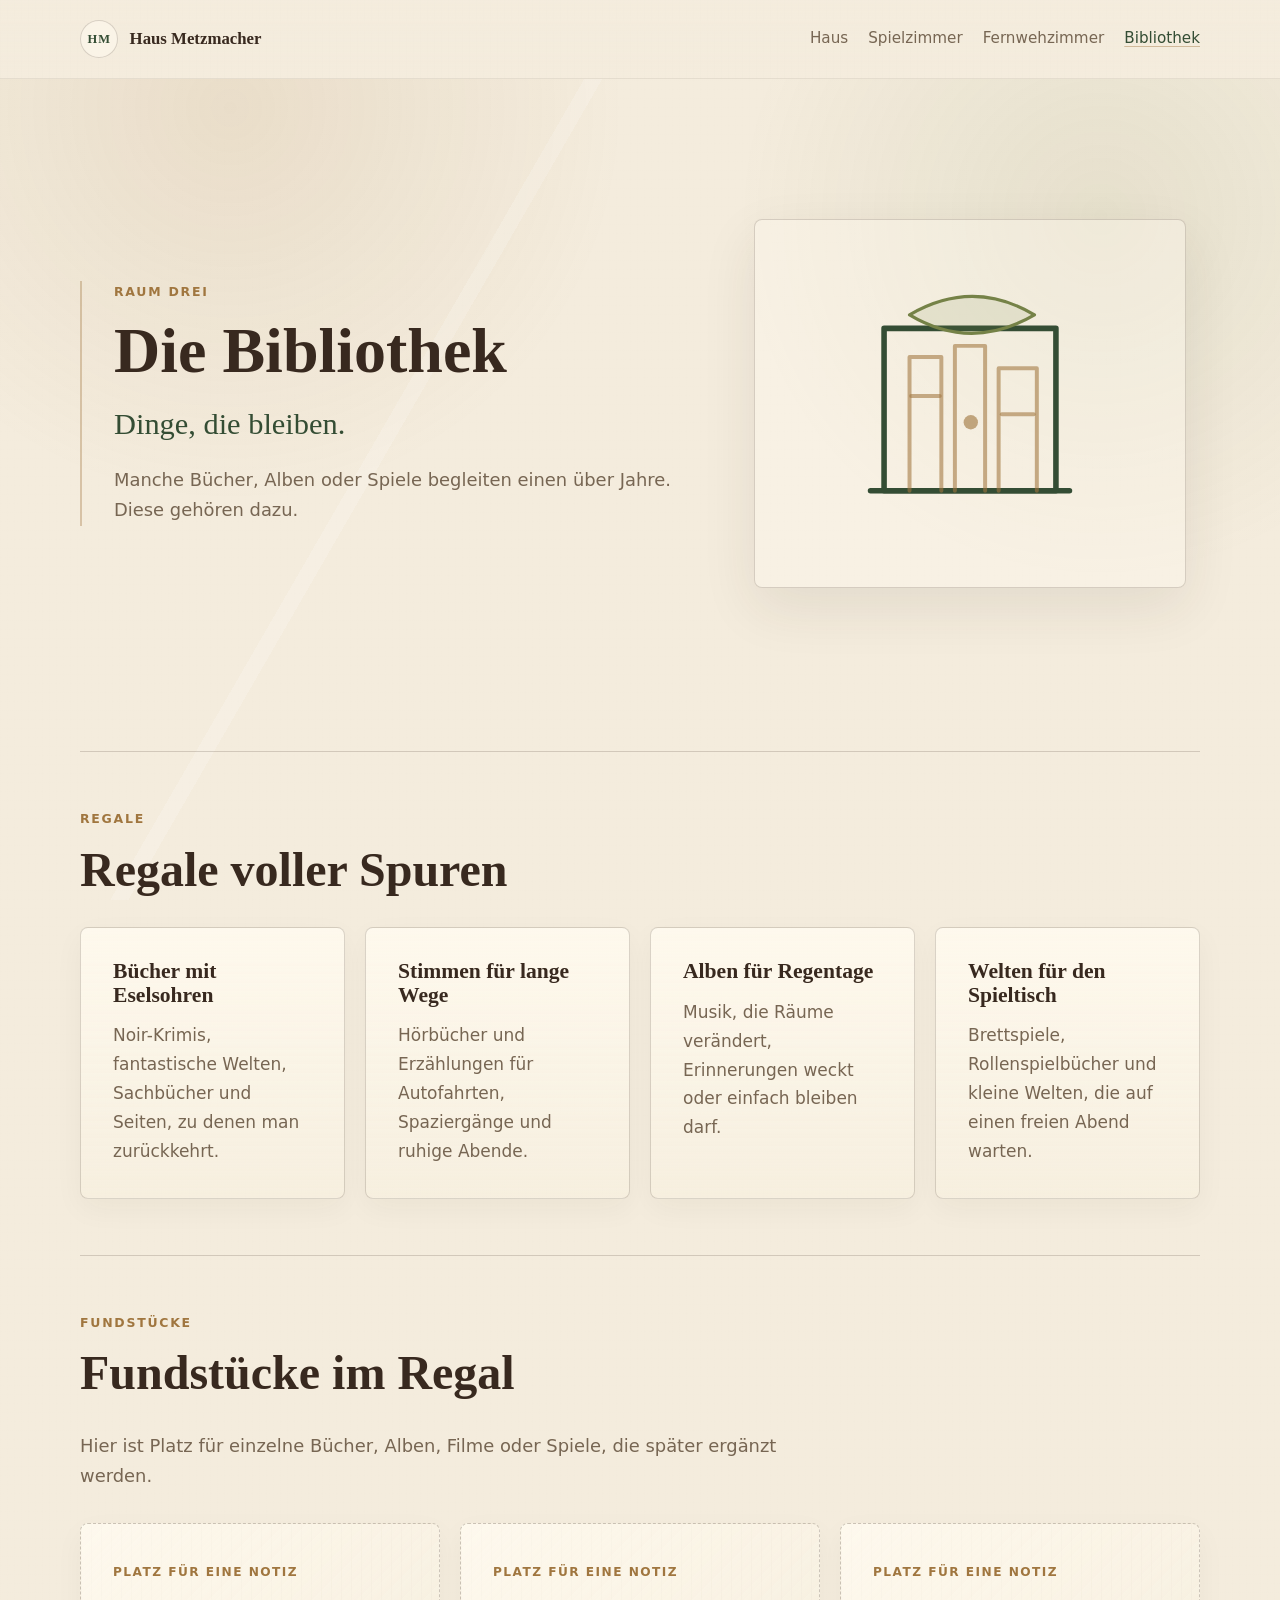
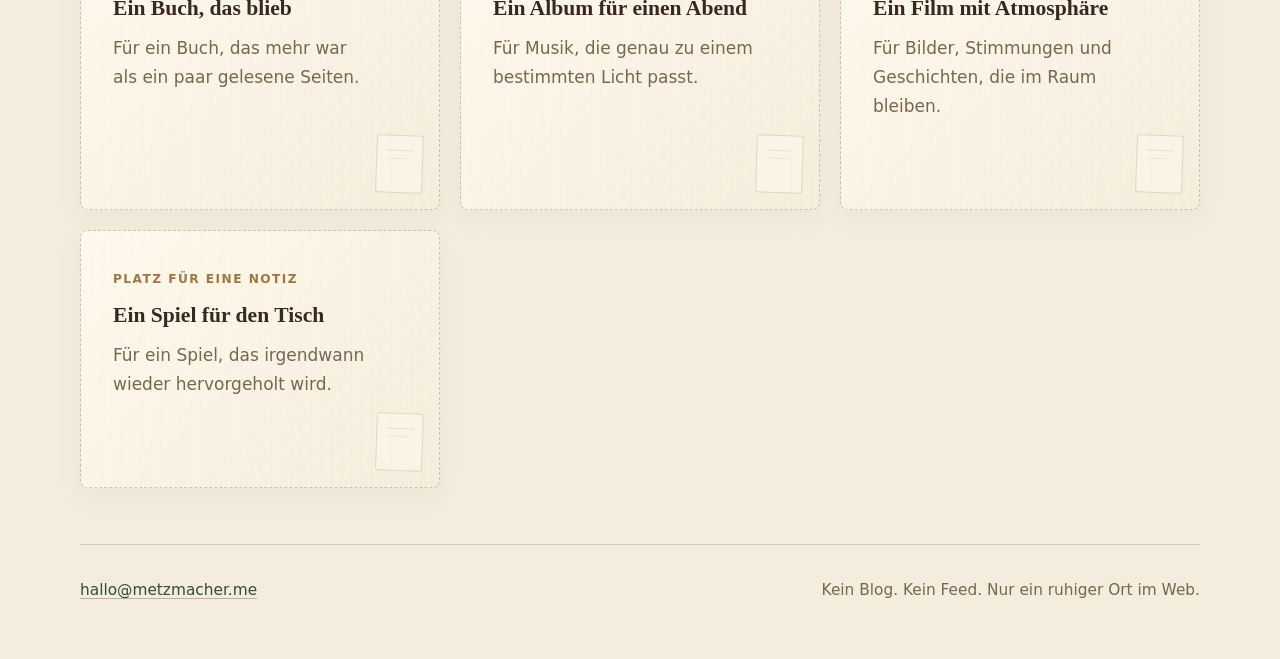
==== bibliothek/index.html @ ea8b7ede "Initial Commit" ====
<!doctype html>
<html lang="de">
  <head>
    <meta charset="utf-8">
    <meta name="viewport" content="width=device-width, initial-scale=1">
    <meta
      name="description"
      content="Die Bibliothek im Haus Metzmacher: Bücher, Hörbücher, Musik, Spiele und Dinge, die bleiben."
    >
    <title>Die Bibliothek | Das Haus Metzmacher</title>
    <link
      rel="icon"
      href="data:image/svg+xml,%3Csvg xmlns='http://www.w3.org/2000/svg' viewBox='0 0 64 64'%3E%3Crect width='64' height='64' rx='12' fill='%23f4ecdd'/%3E%3Cpath d='M14 31 32 16l18 15v19H14z' fill='none' stroke='%23344d34' stroke-width='5' stroke-linejoin='round'/%3E%3Cpath d='M25 50V36h14v14' fill='none' stroke='%23a0763f' stroke-width='4'/%3E%3C/svg%3E"
    >
    <link rel="stylesheet" href="/styles.css">
  </head>
  <body>
    <a class="skip-link" href="#inhalt">Zum Inhalt springen</a>

    <header class="site-header" aria-label="Kopfbereich">
      <nav class="nav" aria-label="Wegweiser im Haus">
        <a class="brand" href="/" aria-label="Zur Eingangshalle">
          <span class="brand-mark" aria-hidden="true">HM</span>
          <span>Haus Metzmacher</span>
        </a>
        <ul class="nav-list">
          <li><a href="/">Haus</a></li>
          <li><a href="/spielzimmer/">Spielzimmer</a></li>
          <li><a href="/fernwehzimmer/">Fernwehzimmer</a></li>
          <li><a href="/bibliothek/" aria-current="page">Bibliothek</a></li>
        </ul>
      </nav>
    </header>

    <main id="inhalt">
      <section class="hero room-hero section" aria-labelledby="room-title">
        <div class="hero-copy">
          <p class="eyebrow">Raum drei</p>
          <h1 id="room-title">Die Bibliothek</h1>
          <p class="subtitle">Dinge, die bleiben.</p>
          <p>
            Manche Bücher, Alben oder Spiele begleiten einen über Jahre. Diese gehören
            dazu.
          </p>
        </div>

        <div class="hero-illustration" aria-hidden="true">
          <svg viewBox="0 0 460 380" focusable="false">
            <path class="svg-line" d="M105 300h250" />
            <path class="svg-line" d="M122 96h216v204H122z" />
            <path class="svg-soft" d="M154 300V132h40v168" />
            <path class="svg-soft" d="M211 300V118h38v182" />
            <path class="svg-soft" d="M266 300V146h48v154" />
            <path class="svg-soft" d="M156 181h36" />
            <path class="svg-soft" d="M270 204h40" />
            <circle class="svg-dot" cx="231" cy="214" r="9" />
            <path class="svg-leaf" d="M154 79c53-31 105-31 157 0-53 31-105 31-157 0z" />
          </svg>
        </div>
      </section>

      <section class="section room-content" aria-labelledby="library-title">
        <div class="section-heading">
          <p class="eyebrow">Regale</p>
          <h2 id="library-title">Regale voller Spuren</h2>
        </div>
        <div class="collection-grid library-grid">
          <article class="collection-card">
            <h3>Bücher mit Eselsohren</h3>
            <p>Noir-Krimis, fantastische Welten, Sachbücher und Seiten, zu denen man zurückkehrt.</p>
          </article>
          <article class="collection-card">
            <h3>Stimmen für lange Wege</h3>
            <p>Hörbücher und Erzählungen für Autofahrten, Spaziergänge und ruhige Abende.</p>
          </article>
          <article class="collection-card">
            <h3>Alben für Regentage</h3>
            <p>Musik, die Räume verändert, Erinnerungen weckt oder einfach bleiben darf.</p>
          </article>
          <article class="collection-card">
            <h3>Welten für den Spieltisch</h3>
            <p>Brettspiele, Rollenspielbücher und kleine Welten, die auf einen freien Abend warten.</p>
          </article>
        </div>
      </section>

      <section class="section room-content" aria-labelledby="finds-title">
        <div class="section-heading">
          <p class="eyebrow">Fundstücke</p>
          <h2 id="finds-title">Fundstücke im Regal</h2>
        </div>
        <p class="quiet-copy">
          Hier ist Platz für einzelne Bücher, Alben, Filme oder Spiele, die später
          ergänzt werden.
        </p>
        <div class="placeholder-grid">
          <article class="placeholder-card">
            <span>Platz für eine Notiz</span>
            <h3>Ein Buch, das blieb</h3>
            <p>Für ein Buch, das mehr war als ein paar gelesene Seiten.</p>
          </article>
          <article class="placeholder-card">
            <span>Platz für eine Notiz</span>
            <h3>Ein Album für einen Abend</h3>
            <p>Für Musik, die genau zu einem bestimmten Licht passt.</p>
          </article>
          <article class="placeholder-card">
            <span>Platz für eine Notiz</span>
            <h3>Ein Film mit Atmosphäre</h3>
            <p>Für Bilder, Stimmungen und Geschichten, die im Raum bleiben.</p>
          </article>
          <article class="placeholder-card">
            <span>Platz für eine Notiz</span>
            <h3>Ein Spiel für den Tisch</h3>
            <p>Für ein Spiel, das irgendwann wieder hervorgeholt wird.</p>
          </article>
        </div>
      </section>
    </main>

    <footer class="site-footer">
      <p><a href="mailto:hallo@metzmacher.me">hallo@metzmacher.me</a></p>
      <p>Kein Blog. Kein Feed. Nur ein ruhiger Ort im Web.</p>
    </footer>
  </body>
</html>
---- styles.css ----
:root {
  --color-paper: #f4ecdd;
  --color-paper-deep: #eadfc9;
  --color-ink: #38291f;
  --color-muted: #776653;
  --color-olive: #758247;
  --color-green: #344d34;
  --color-bronze: #a0763f;
  --color-line: rgba(56, 41, 31, 0.18);
  --color-card: rgba(255, 250, 239, 0.66);
  --font-serif: Georgia, "Times New Roman", serif;
  --font-sans: ui-sans-serif, system-ui, -apple-system, BlinkMacSystemFont, "Segoe UI", sans-serif;
  --space-xs: 0.5rem;
  --space-sm: 0.875rem;
  --space-md: 1.25rem;
  --space-lg: 2rem;
  --space-xl: 3.5rem;
  --space-2xl: 5.5rem;
  --radius: 8px;
  --shadow-soft: 0 20px 55px rgba(56, 41, 31, 0.09);
  --max-width: 1120px;
}

* {
  box-sizing: border-box;
}

html {
  scroll-behavior: smooth;
  scroll-padding-top: 6rem;
}

body {
  min-width: 320px;
  margin: 0;
  color: var(--color-ink);
  font-family: var(--font-sans);
  font-size: 1.0625rem;
  line-height: 1.7;
  background:
    linear-gradient(rgba(244, 236, 221, 0.92), rgba(244, 236, 221, 0.92)),
    repeating-linear-gradient(90deg, rgba(56, 41, 31, 0.03) 0 1px, transparent 1px 7px),
    repeating-linear-gradient(0deg, rgba(56, 41, 31, 0.025) 0 1px, transparent 1px 9px),
    var(--color-paper);
}

body::before {
  position: fixed;
  inset: 0;
  z-index: -1;
  pointer-events: none;
  content: "";
  background:
    radial-gradient(circle at 18% 12%, rgba(160, 118, 63, 0.12), transparent 30%),
    radial-gradient(circle at 86% 24%, rgba(117, 130, 71, 0.11), transparent 28%),
    linear-gradient(120deg, transparent 0 35%, rgba(255, 255, 255, 0.18) 35% 36%, transparent 36% 100%);
}

a {
  color: var(--color-green);
  text-decoration-color: rgba(52, 77, 52, 0.35);
  text-underline-offset: 0.18em;
}

a:hover {
  color: var(--color-bronze);
}

a:focus-visible,
button:focus-visible {
  outline: 3px solid rgba(160, 118, 63, 0.55);
  outline-offset: 4px;
}

h1,
h2,
h3,
p {
  margin-top: 0;
}

h1,
h2,
h3 {
  color: var(--color-ink);
  font-family: var(--font-serif);
  font-weight: 700;
  line-height: 1.08;
}

h1 {
  max-width: 12ch;
  margin-bottom: var(--space-md);
  font-size: 5.2rem;
}

h2 {
  margin-bottom: var(--space-md);
  font-size: 3rem;
}

h3 {
  margin-bottom: var(--space-sm);
  font-size: 1.35rem;
}

p {
  margin-bottom: 0;
}

svg {
  display: block;
}

.skip-link {
  position: absolute;
  top: var(--space-sm);
  left: var(--space-sm);
  z-index: 10;
  padding: var(--space-xs) var(--space-sm);
  color: var(--color-paper);
  background: var(--color-green);
  transform: translateY(-160%);
}

.skip-link:focus {
  transform: translateY(0);
}

.site-header {
  position: sticky;
  top: 0;
  z-index: 5;
  padding: var(--space-md);
  border-bottom: 1px solid rgba(56, 41, 31, 0.08);
  background:
    linear-gradient(rgba(244, 236, 221, 0.9), rgba(244, 236, 221, 0.78)),
    repeating-linear-gradient(90deg, rgba(56, 41, 31, 0.026) 0 1px, transparent 1px 7px),
    var(--color-paper);
  backdrop-filter: blur(12px);
}

.nav {
  display: flex;
  align-items: center;
  justify-content: space-between;
  width: min(100%, var(--max-width));
  margin: 0 auto;
  gap: var(--space-md);
}

.brand {
  display: inline-flex;
  align-items: center;
  gap: 0.7rem;
  color: var(--color-ink);
  font-family: var(--font-serif);
  font-size: 1.05rem;
  font-weight: 700;
  text-decoration: none;
}

.brand-mark {
  display: grid;
  width: 2.4rem;
  height: 2.4rem;
  place-items: center;
  border: 1px solid var(--color-line);
  border-radius: 50%;
  color: var(--color-green);
  font-size: 0.78rem;
  letter-spacing: 0.08em;
  background: rgba(255, 250, 239, 0.56);
}

.nav-list {
  display: flex;
  flex-wrap: wrap;
  justify-content: flex-end;
  gap: var(--space-xs) var(--space-md);
  margin: 0;
  padding: 0;
  list-style: none;
  font-size: 0.95rem;
}

.nav-list a {
  color: var(--color-muted);
  text-decoration: none;
}

.nav-list a:hover,
.nav-list a[aria-current="page"] {
  color: var(--color-green);
}

.nav-list a[aria-current="page"] {
  text-decoration: underline;
  text-decoration-color: rgba(160, 118, 63, 0.42);
}

.section {
  width: min(calc(100% - 2rem), var(--max-width));
  margin: 0 auto;
  padding: var(--space-xl) 0;
}

.hero {
  display: grid;
  grid-template-columns: minmax(0, 1.05fr) minmax(280px, 0.8fr);
  align-items: center;
  gap: var(--space-xl);
  min-height: calc(100svh - 5rem);
  padding-top: var(--space-lg);
}

.room-hero {
  min-height: min(42rem, calc(100svh - 5rem));
}

.room-hero h1 {
  max-width: 100%;
  font-size: 4rem;
}

.hero-copy {
  position: relative;
  padding-left: var(--space-lg);
  border-left: 2px solid rgba(160, 118, 63, 0.35);
}

.hero-copy > p:not(.eyebrow, .subtitle, .hero-note) {
  max-width: 42rem;
  color: var(--color-muted);
  font-size: 1.12rem;
}

.hero-note {
  margin-top: var(--space-md);
  color: var(--color-bronze);
  font-family: var(--font-serif);
  font-size: 1.15rem;
}

.scroll-cue {
  display: inline-flex;
  align-items: center;
  gap: 0.55rem;
  margin-top: var(--space-lg);
  color: var(--color-green);
  font-size: 0.95rem;
  font-weight: 700;
  text-decoration: none;
}

.scroll-cue span {
  display: grid;
  width: 1.8rem;
  height: 1.8rem;
  place-items: center;
  border: 1px solid rgba(52, 77, 52, 0.28);
  border-radius: 50%;
  color: var(--color-bronze);
  font-size: 1.1rem;
  line-height: 1;
  background: rgba(255, 250, 239, 0.42);
}

.scroll-cue:hover span {
  border-color: rgba(160, 118, 63, 0.5);
}

.eyebrow {
  margin-bottom: var(--space-sm);
  color: var(--color-bronze);
  font-size: 0.78rem;
  font-weight: 700;
  letter-spacing: 0.14em;
  text-transform: uppercase;
}

.subtitle {
  max-width: 36rem;
  margin-bottom: var(--space-md);
  color: var(--color-green);
  font-family: var(--font-serif);
  font-size: 1.9rem;
  line-height: 1.3;
}

.hero-illustration {
  width: min(100%, 27rem);
  margin-inline: auto;
  padding: clamp(1rem, 4vw, 2rem);
  border: 1px solid var(--color-line);
  border-radius: var(--radius);
  background: rgba(255, 250, 239, 0.38);
  box-shadow: var(--shadow-soft);
}

.hero-illustration svg {
  width: 100%;
  height: auto;
}

.svg-line,
.svg-soft,
.svg-leaf,
.room-icon svg *,
.values-illustration svg * {
  fill: none;
  stroke-linecap: round;
  stroke-linejoin: round;
}

.svg-line {
  stroke: var(--color-green);
  stroke-width: 7;
}

.svg-soft {
  stroke: rgba(160, 118, 63, 0.58);
  stroke-width: 5;
}

.svg-leaf {
  fill: rgba(117, 130, 71, 0.13);
  stroke: var(--color-olive);
  stroke-width: 4;
}

.svg-dot {
  fill: rgba(160, 118, 63, 0.62);
}

.section-heading {
  max-width: 42rem;
  margin-bottom: var(--space-lg);
}

.house-intro {
  display: grid;
  grid-template-columns: minmax(0, 0.75fr) minmax(280px, 1fr);
  align-items: start;
  gap: var(--space-xl);
  border-top: 1px solid var(--color-line);
}

.intro-text {
  display: grid;
  gap: var(--space-sm);
  max-width: 42rem;
  color: var(--color-muted);
  font-family: var(--font-serif);
  font-size: 1.35rem;
  line-height: 1.5;
}

.rooms {
  border-top: 1px solid var(--color-line);
}

.room-grid {
  display: grid;
  grid-template-columns: repeat(3, minmax(0, 1fr));
  gap: var(--space-md);
}

.room-card {
  position: relative;
  overflow: hidden;
  min-height: 17rem;
  border: 1px solid var(--color-line);
  border-radius: var(--radius);
  background:
    linear-gradient(180deg, rgba(255, 250, 239, 0.7), rgba(234, 223, 201, 0.38)),
    var(--color-card);
  box-shadow: 0 10px 30px rgba(56, 41, 31, 0.06);
}

.room-link {
  position: relative;
  z-index: 1;
  display: flex;
  min-height: 17rem;
  flex-direction: column;
  padding: var(--space-lg);
  color: inherit;
  text-decoration: none;
}

.room-link:focus-visible {
  outline-offset: -6px;
}

.room-card::before {
  position: absolute;
  inset: var(--space-md);
  pointer-events: none;
  content: "";
  border: 1px solid rgba(56, 41, 31, 0.12);
  border-radius: calc(var(--radius) - 2px);
}

.room-card::after {
  position: absolute;
  right: var(--space-lg);
  bottom: var(--space-lg);
  width: 0.55rem;
  height: 0.55rem;
  content: "";
  border: 1px solid rgba(160, 118, 63, 0.5);
  border-radius: 50%;
  background: rgba(160, 118, 63, 0.16);
}

.room-card p {
  color: var(--color-muted);
}

.room-kicker {
  margin-bottom: var(--space-xs);
  color: var(--color-bronze);
  font-family: var(--font-serif);
  font-size: 0.98rem;
  line-height: 1.35;
}

.room-icon {
  width: 3.3rem;
  height: 3.3rem;
  margin-bottom: var(--space-md);
  color: var(--color-green);
}

.room-icon svg {
  width: 100%;
  height: 100%;
}

.room-icon svg * {
  stroke: currentColor;
  stroke-width: 2.2;
}

.room-enter {
  display: inline-flex;
  align-items: center;
  gap: 0.4rem;
  margin-top: auto;
  padding-top: var(--space-lg);
  color: var(--color-green);
  font-size: 0.92rem;
  font-weight: 700;
}

.now-section {
  display: grid;
  grid-template-columns: minmax(0, 0.75fr) minmax(280px, 1fr);
  align-items: start;
  gap: var(--space-xl);
  border-top: 1px solid var(--color-line);
}

.now-list {
  display: grid;
  gap: 0;
  margin: 0;
  padding: 0;
  border-top: 1px solid var(--color-line);
  list-style: none;
}

.now-list li {
  padding: var(--space-md) 0;
  border-bottom: 1px solid var(--color-line);
  color: var(--color-muted);
}

.now-list strong {
  color: var(--color-green);
}

.room-content {
  border-top: 1px solid var(--color-line);
}

.quiet-list {
  display: grid;
  grid-template-columns: repeat(3, minmax(0, 1fr));
  gap: var(--space-md);
  margin: 0;
  padding: 0;
  list-style: none;
}

.quiet-list li,
.collection-card {
  border: 1px solid var(--color-line);
  border-radius: var(--radius);
  background:
    linear-gradient(180deg, rgba(255, 250, 239, 0.68), rgba(234, 223, 201, 0.3)),
    var(--color-card);
  box-shadow: 0 10px 30px rgba(56, 41, 31, 0.045);
}

.quiet-list li {
  padding: var(--space-md) var(--space-lg);
  color: var(--color-green);
  font-family: var(--font-serif);
  font-size: 1.3rem;
}

.collection-grid {
  display: grid;
  grid-template-columns: repeat(3, minmax(0, 1fr));
  gap: var(--space-md);
}

.library-grid {
  grid-template-columns: repeat(4, minmax(0, 1fr));
}

.collection-card {
  padding: var(--space-lg);
}

.collection-card h3,
.placeholder-card h3 {
  position: relative;
  z-index: 1;
}

.collection-card p,
.quiet-copy,
.placeholder-card p {
  color: var(--color-muted);
}

.quiet-copy {
  max-width: 46rem;
  font-size: 1.12rem;
}

.placeholder-grid {
  display: grid;
  grid-template-columns: repeat(3, minmax(0, 1fr));
  gap: var(--space-md);
  margin-top: var(--space-lg);
}

.placeholder-card {
  position: relative;
  overflow: hidden;
  min-height: 12rem;
  padding: var(--space-lg) calc(var(--space-lg) + 2rem) calc(var(--space-lg) + 3.5rem) var(--space-lg);
  border: 1px dashed rgba(56, 41, 31, 0.24);
  border-radius: var(--radius);
  background:
    linear-gradient(135deg, rgba(255, 250, 239, 0.72), rgba(234, 223, 201, 0.38)),
    repeating-linear-gradient(90deg, rgba(56, 41, 31, 0.035) 0 1px, transparent 1px 10px),
    var(--color-card);
  box-shadow: 0 10px 30px rgba(56, 41, 31, 0.04);
}

.image-placeholder::after {
  position: absolute;
  right: 1rem;
  bottom: 1rem;
  width: 3.4rem;
  height: 3.4rem;
  content: "";
  border: 1px solid rgba(160, 118, 63, 0.28);
  border-radius: 50%;
  background:
    linear-gradient(45deg, transparent 46%, rgba(160, 118, 63, 0.28) 47% 53%, transparent 54%),
    linear-gradient(-45deg, transparent 46%, rgba(160, 118, 63, 0.22) 47% 53%, transparent 54%);
}

.placeholder-card::after {
  position: absolute;
  right: 1rem;
  bottom: 1rem;
  width: 2.8rem;
  height: 3.5rem;
  content: "";
  border: 1px solid rgba(160, 118, 63, 0.24);
  border-radius: 3px;
  background:
    linear-gradient(rgba(160, 118, 63, 0.16), rgba(160, 118, 63, 0.16)) 0.55rem 0.85rem / 1.7rem 1px no-repeat,
    linear-gradient(rgba(160, 118, 63, 0.12), rgba(160, 118, 63, 0.12)) 0.55rem 1.35rem / 1.35rem 1px no-repeat,
    rgba(255, 250, 239, 0.46);
  transform: rotate(2deg);
}

.placeholder-card > span,
.image-placeholder span {
  position: relative;
  z-index: 1;
  display: inline-flex;
  margin-bottom: var(--space-sm);
  color: var(--color-bronze);
  font-size: 0.76rem;
  font-weight: 700;
  letter-spacing: 0.12em;
  text-transform: uppercase;
}

.placeholder-card-image {
  display: grid;
  gap: var(--space-md);
}

.place-card {
  display: grid;
  gap: var(--space-md);
}

.image-placeholder {
  position: relative;
  display: grid;
  min-height: 9rem;
  place-items: center;
  overflow: hidden;
  border: 1px solid rgba(56, 41, 31, 0.16);
  border-radius: calc(var(--radius) - 2px);
  background:
    linear-gradient(135deg, rgba(117, 130, 71, 0.08), transparent 42%),
    linear-gradient(180deg, rgba(255, 250, 239, 0.82), rgba(234, 223, 201, 0.48)),
    repeating-linear-gradient(0deg, rgba(56, 41, 31, 0.028) 0 1px, transparent 1px 8px);
}

.image-placeholder::before {
  position: absolute;
  inset: 1rem;
  content: "";
  border: 1px solid rgba(52, 77, 52, 0.18);
  border-radius: calc(var(--radius) - 3px);
}

.about {
  padding-bottom: var(--space-2xl);
  border-top: 1px solid var(--color-line);
}

.about-note {
  display: grid;
  grid-template-columns: minmax(0, 0.9fr) minmax(260px, 0.56fr);
  align-items: center;
  gap: var(--space-lg);
  max-width: 62rem;
  padding: var(--space-lg);
  border-left: 4px solid rgba(117, 130, 71, 0.45);
  background: rgba(255, 250, 239, 0.36);
}

.about-copy p:last-child {
  color: var(--color-muted);
  font-size: 1.18rem;
}

.about-copy p + p {
  margin-top: var(--space-sm);
}

.values-illustration {
  padding: var(--space-md);
  border: 1px solid rgba(56, 41, 31, 0.14);
  border-radius: var(--radius);
  background:
    linear-gradient(180deg, rgba(255, 250, 239, 0.72), rgba(234, 223, 201, 0.38)),
    var(--color-card);
  box-shadow: 0 16px 38px rgba(56, 41, 31, 0.08);
}

.values-illustration svg {
  width: 100%;
  height: auto;
  color: var(--color-green);
}

.values-illustration .svg-line {
  stroke-width: 5;
}

.values-illustration .svg-soft {
  stroke-width: 4;
}

.values-illustration .svg-leaf {
  stroke-width: 3;
}

.site-footer {
  display: flex;
  flex-wrap: wrap;
  justify-content: space-between;
  gap: var(--space-sm) var(--space-lg);
  width: min(calc(100% - 2rem), var(--max-width));
  margin: 0 auto;
  padding: var(--space-lg) 0 var(--space-xl);
  border-top: 1px solid var(--color-line);
  color: var(--color-muted);
  font-size: 0.96rem;
}

@media (max-width: 920px) {
  h1 {
    max-width: 100%;
    font-size: 4.2rem;
  }

  h2 {
    font-size: 2.55rem;
  }

  .hero,
  .house-intro,
  .now-section,
  .about-note {
    grid-template-columns: 1fr;
  }

  .hero {
    min-height: auto;
  }

  .hero-illustration {
    width: min(100%, 23rem);
  }

  .room-grid {
    grid-template-columns: repeat(2, minmax(0, 1fr));
  }

  .quiet-list,
  .collection-grid,
  .library-grid,
  .placeholder-grid {
    grid-template-columns: 1fr;
  }
}

@media (max-width: 640px) {
  body {
    font-size: 1rem;
  }

  h1 {
    font-size: 3.15rem;
  }

  .room-hero h1 {
    font-size: 2.45rem;
  }

  h2 {
    font-size: 2.15rem;
  }

  .subtitle {
    font-size: 1.45rem;
  }

  .hero-copy > p:not(.eyebrow, .subtitle, .hero-note),
  .about-copy p:last-child {
    font-size: 1.04rem;
  }

  .site-header {
    padding: var(--space-sm) var(--space-md);
  }

  .nav {
    align-items: flex-start;
    flex-direction: column;
  }

  .nav-list {
    justify-content: flex-start;
  }

  .section {
    width: min(calc(100% - 1.25rem), var(--max-width));
    padding: var(--space-xl) 0;
  }

  .hero-copy {
    padding-left: var(--space-md);
  }

  .about-note {
    padding: var(--space-md);
  }

  .room-grid {
    grid-template-columns: 1fr;
  }

  .room-card {
    min-height: auto;
  }

  .room-link {
    min-height: auto;
  }

  .site-footer {
    width: min(calc(100% - 1.25rem), var(--max-width));
    flex-direction: column;
  }
}
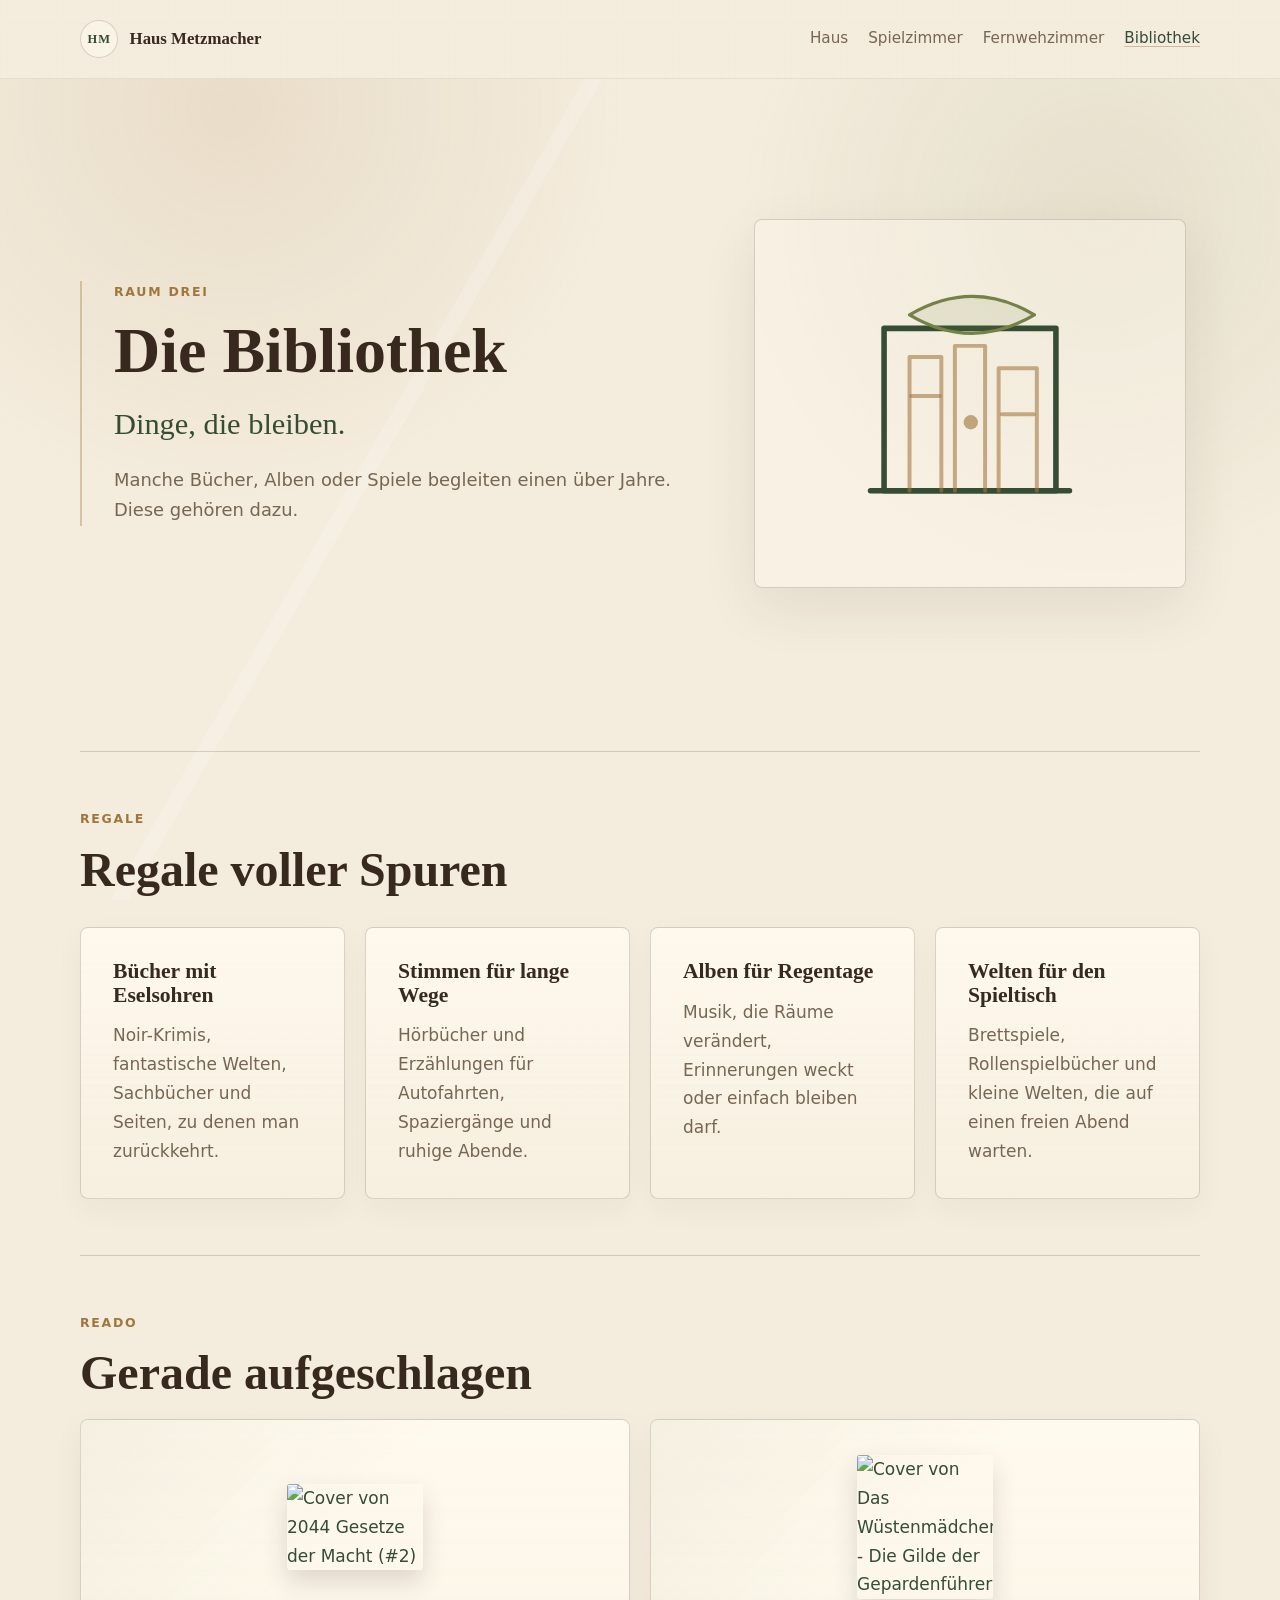
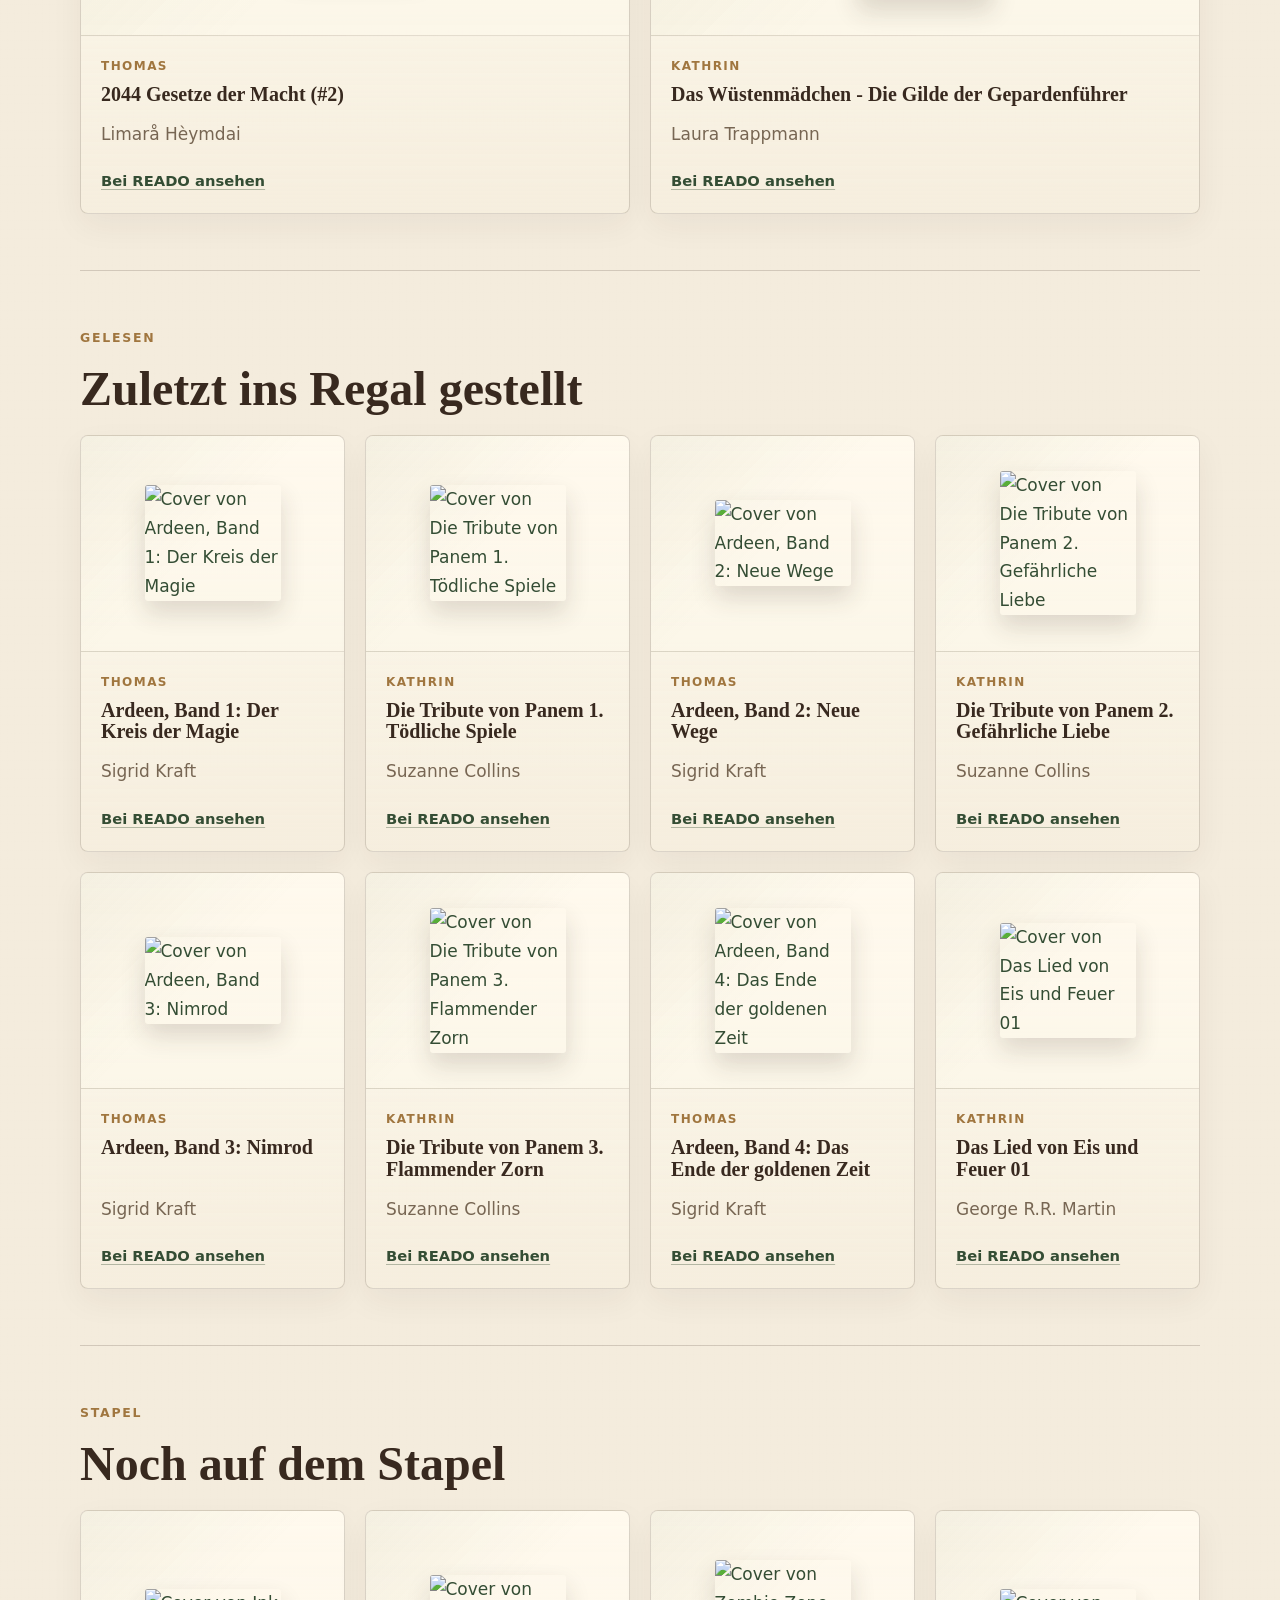
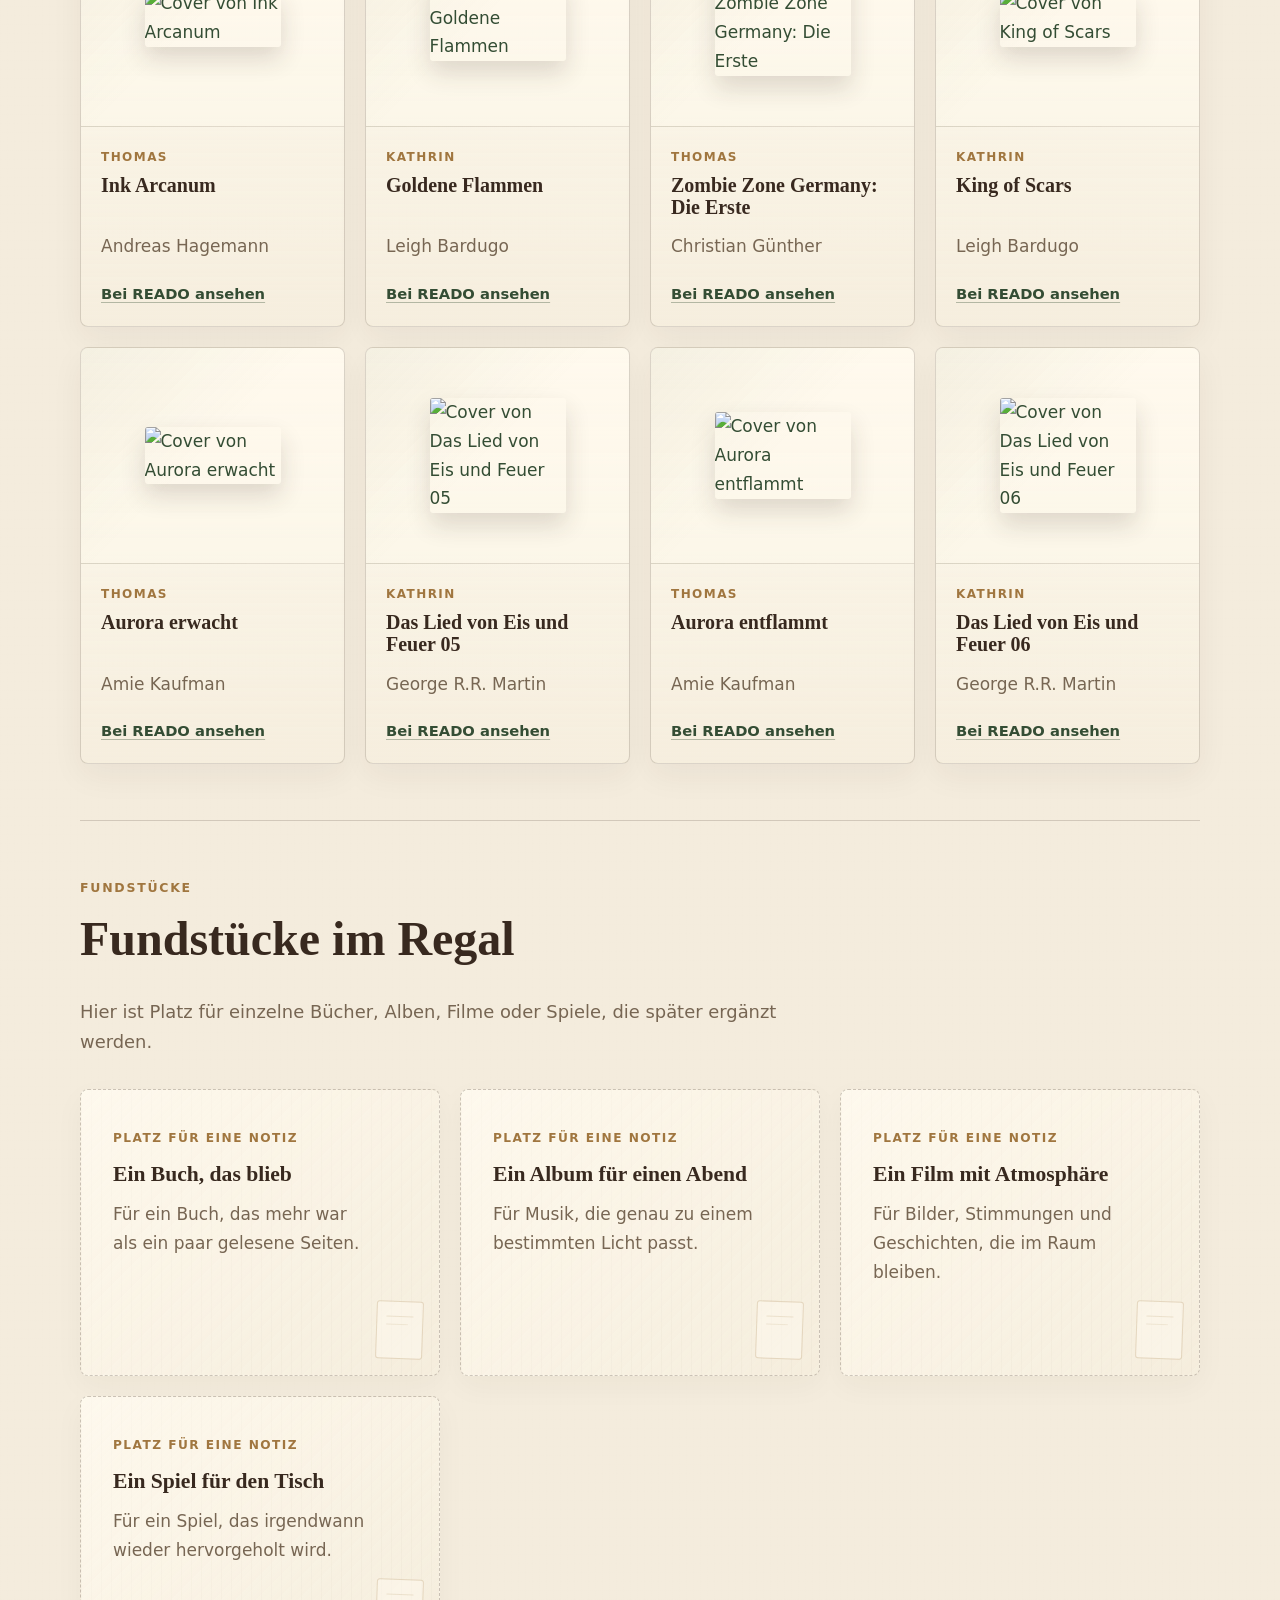
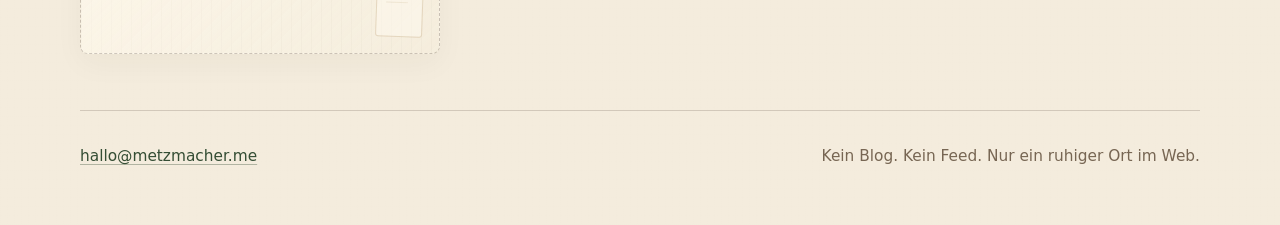
==== commit 9dcf0d2b: "Add automation to update books section" ====
--- a/bibliothek/index.html
+++ b/bibliothek/index.html
@@ -84,6 +84,48 @@
         </div>
       </section>
 
+      <section class="section room-content books-section" aria-labelledby="reading-title">
+        <div class="section-heading">
+          <p class="eyebrow">READO</p>
+          <h2 id="reading-title">Gerade aufgeschlagen</h2>
+        </div>
+        <div class="book-grid book-grid-current" data-books-section="current">
+          <article class="placeholder-card book-fallback">
+            <span>Platz im Regal</span>
+            <h3>Aktuelle Lektüre</h3>
+            <p>Hier erscheinen die Bücher, die bei READO gerade als gelesen markiert sind.</p>
+          </article>
+        </div>
+      </section>
+
+      <section class="section room-content books-section" aria-labelledby="recent-books-title">
+        <div class="section-heading">
+          <p class="eyebrow">Gelesen</p>
+          <h2 id="recent-books-title">Zuletzt ins Regal gestellt</h2>
+        </div>
+        <div class="book-grid" data-books-section="recent">
+          <article class="placeholder-card book-fallback">
+            <span>Platz im Regal</span>
+            <h3>Zuletzt gelesen</h3>
+            <p>Hier landen die zuletzt gelesenen Bücher, sobald die tägliche Aktualisierung Daten findet.</p>
+          </article>
+        </div>
+      </section>
+
+      <section class="section room-content books-section" aria-labelledby="tbr-books-title">
+        <div class="section-heading">
+          <p class="eyebrow">Stapel</p>
+          <h2 id="tbr-books-title">Noch auf dem Stapel</h2>
+        </div>
+        <div class="book-grid" data-books-section="tbr">
+          <article class="placeholder-card book-fallback">
+            <span>Platz im Regal</span>
+            <h3>Wunschliste und Stapel</h3>
+            <p>Hier ist Platz für Bücher aus Wunschliste und Stapel.</p>
+          </article>
+        </div>
+      </section>
+
       <section class="section room-content" aria-labelledby="finds-title">
         <div class="section-heading">
           <p class="eyebrow">Fundstücke</p>
@@ -122,5 +164,6 @@
       <p><a href="mailto:hallo@metzmacher.me">hallo@metzmacher.me</a></p>
       <p>Kein Blog. Kein Feed. Nur ein ruhiger Ort im Web.</p>
     </footer>
+    <script src="/scripts/books.js" defer></script>
   </body>
 </html>
--- a/styles.css
+++ b/styles.css
@@ -611,6 +611,95 @@
   gap: var(--space-md);
 }
 
+.books-section .section-heading {
+  margin-bottom: var(--space-md);
+}
+
+.book-grid {
+  display: grid;
+  grid-template-columns: repeat(4, minmax(0, 1fr));
+  gap: var(--space-md);
+}
+
+.book-grid-current {
+  grid-template-columns: repeat(2, minmax(0, 1fr));
+}
+
+.book-card {
+  display: grid;
+  grid-template-rows: auto 1fr;
+  min-width: 0;
+  overflow: hidden;
+  border: 1px solid var(--color-line);
+  border-radius: var(--radius);
+  background:
+    linear-gradient(180deg, rgba(255, 250, 239, 0.72), rgba(234, 223, 201, 0.34)),
+    var(--color-card);
+  box-shadow: 0 12px 32px rgba(56, 41, 31, 0.055);
+}
+
+.book-cover {
+  display: grid;
+  min-height: 13.5rem;
+  place-items: center;
+  padding: var(--space-md);
+  border-bottom: 1px solid rgba(56, 41, 31, 0.12);
+  background:
+    linear-gradient(135deg, rgba(117, 130, 71, 0.08), transparent 48%),
+    rgba(255, 250, 239, 0.42);
+  text-decoration: none;
+}
+
+.book-cover img {
+  width: min(100%, 8.5rem);
+  max-height: 12rem;
+  object-fit: contain;
+  border-radius: 3px;
+  box-shadow: 0 12px 24px rgba(56, 41, 31, 0.16);
+}
+
+.book-cover span {
+  color: var(--color-bronze);
+  font-size: 0.76rem;
+  font-weight: 700;
+  letter-spacing: 0.12em;
+  text-transform: uppercase;
+}
+
+.book-body {
+  display: flex;
+  flex-direction: column;
+  min-width: 0;
+  padding: var(--space-md);
+}
+
+.book-owner {
+  margin-bottom: var(--space-xs);
+  color: var(--color-bronze);
+  font-size: 0.75rem;
+  font-weight: 700;
+  letter-spacing: 0.12em;
+  text-transform: uppercase;
+}
+
+.book-title {
+  overflow-wrap: anywhere;
+  font-size: 1.25rem;
+}
+
+.book-author {
+  margin-top: auto;
+  color: var(--color-muted);
+}
+
+.book-link {
+  display: inline-flex;
+  width: fit-content;
+  margin-top: var(--space-md);
+  font-size: 0.92rem;
+  font-weight: 700;
+}
+
 .place-card {
   display: grid;
   gap: var(--space-md);
@@ -736,7 +825,9 @@
   .quiet-list,
   .collection-grid,
   .library-grid,
-  .placeholder-grid {
+  .placeholder-grid,
+  .book-grid,
+  .book-grid-current {
     grid-template-columns: 1fr;
   }
 }
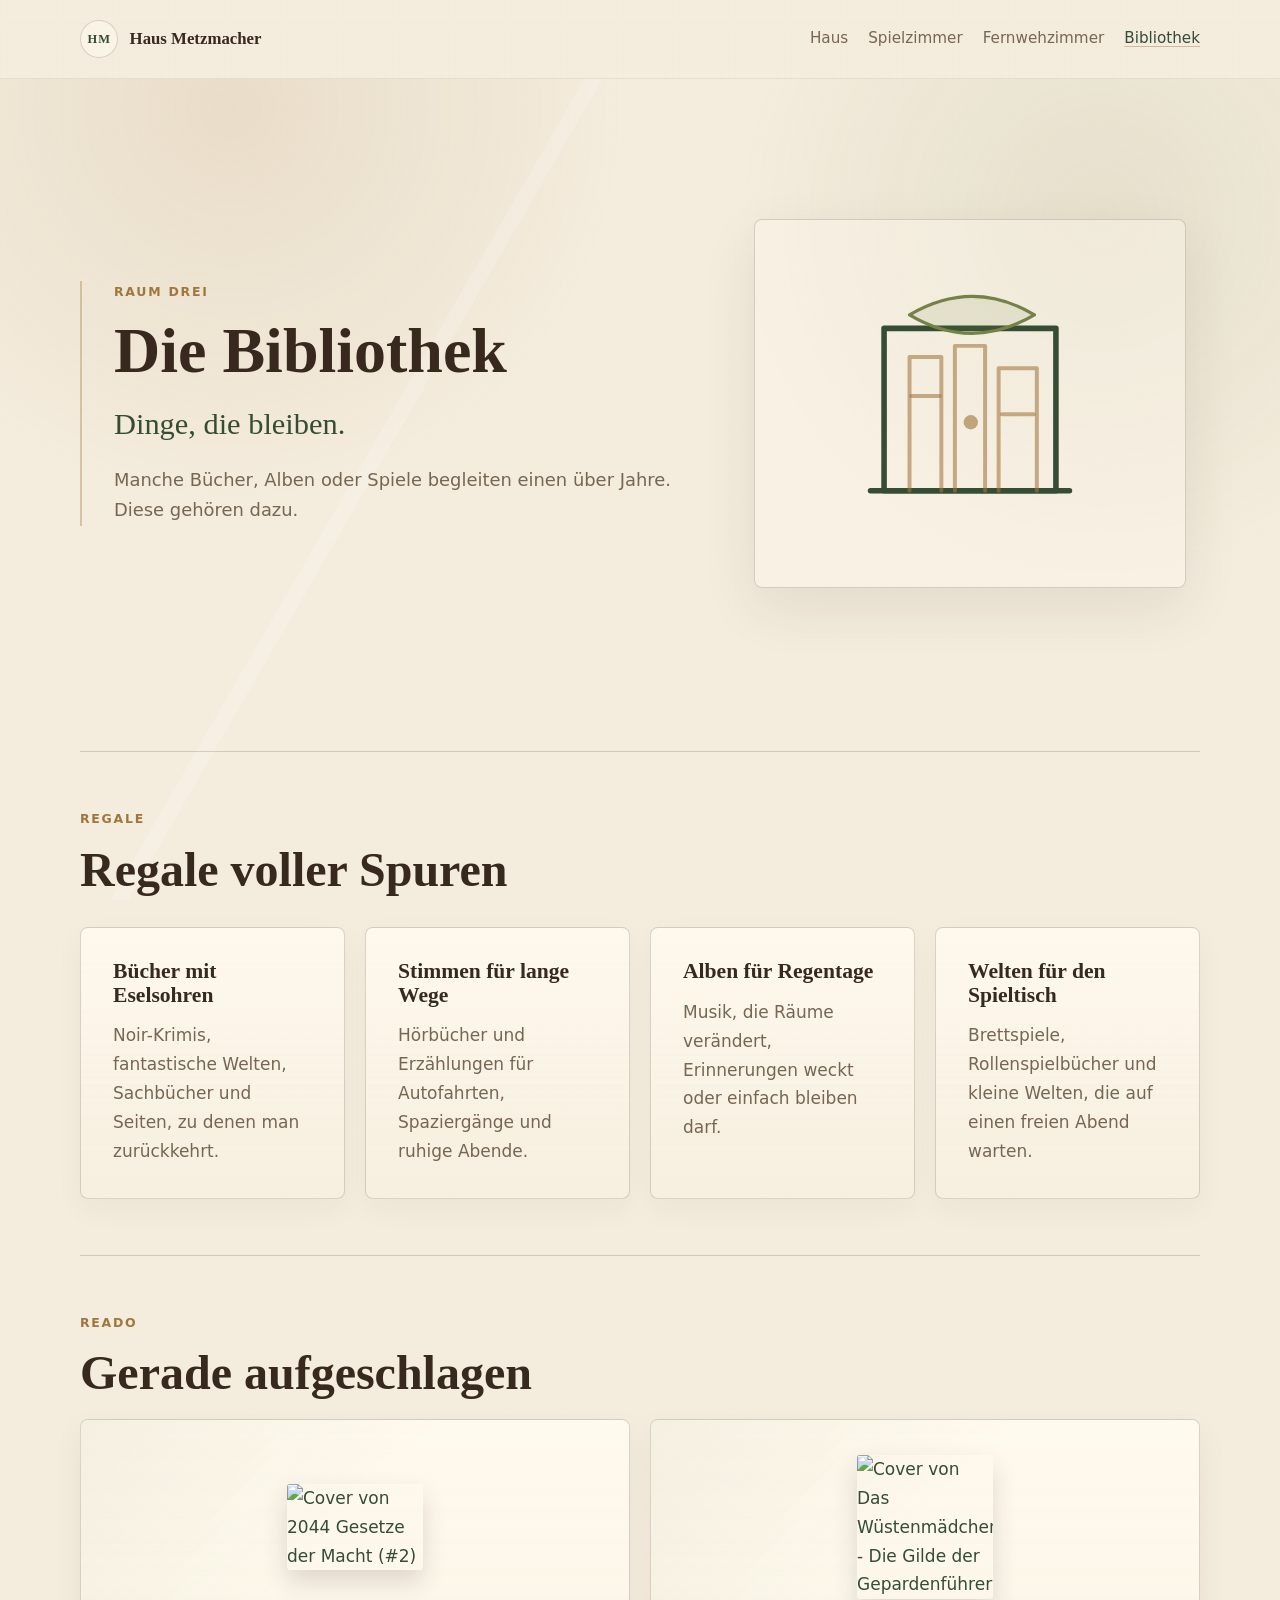
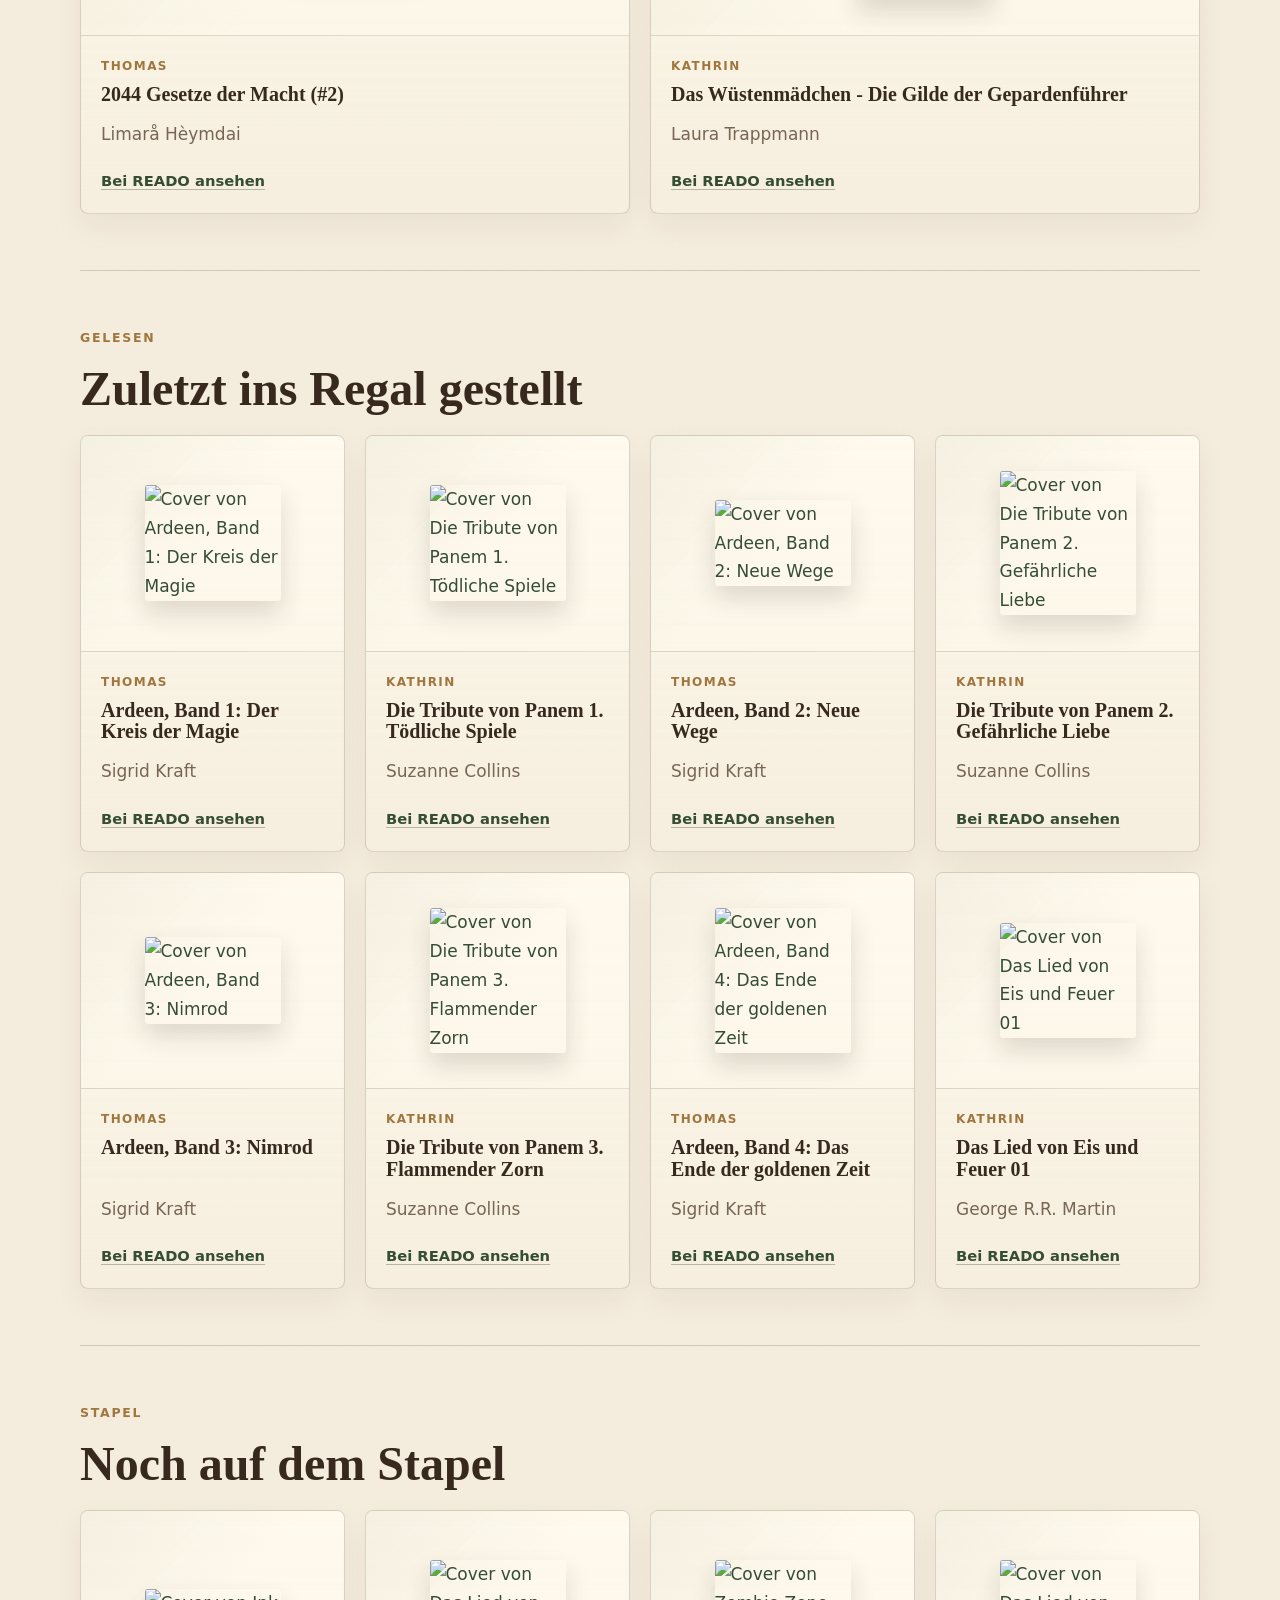
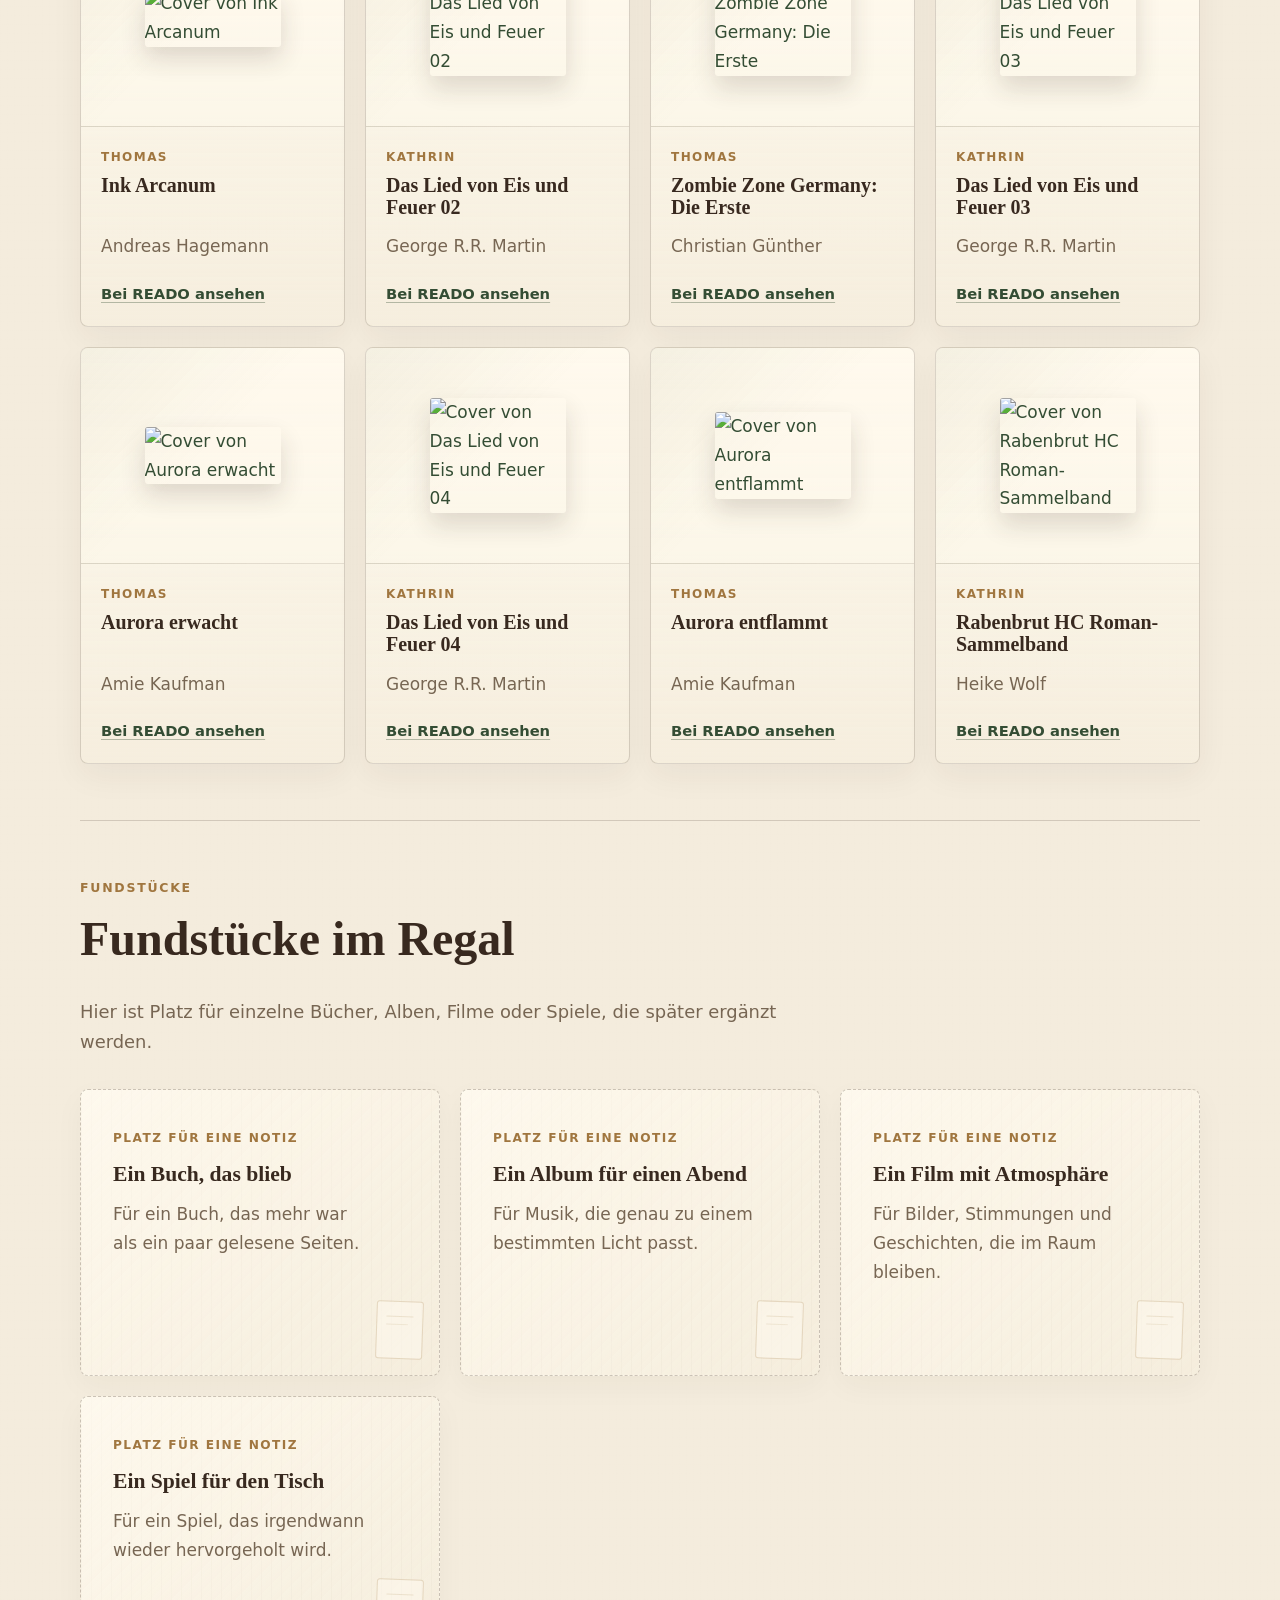
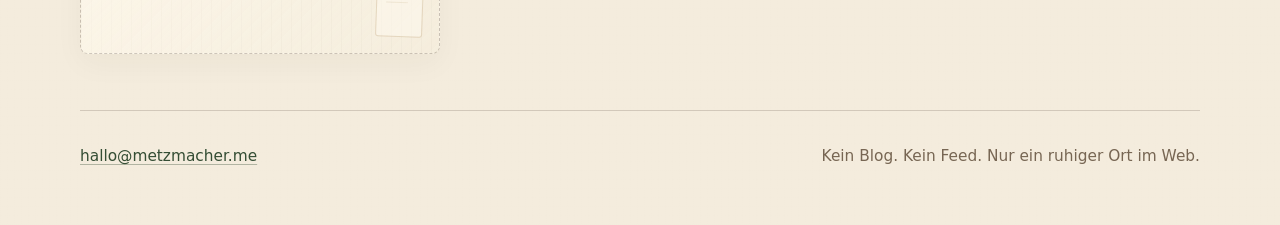
==== commit 721717bb: "Correct book fetch script to exclude wishlisted books" ====
--- a/bibliothek/index.html
+++ b/bibliothek/index.html
@@ -120,8 +120,8 @@
         <div class="book-grid" data-books-section="tbr">
           <article class="placeholder-card book-fallback">
             <span>Platz im Regal</span>
-            <h3>Wunschliste und Stapel</h3>
-            <p>Hier ist Platz für Bücher aus Wunschliste und Stapel.</p>
+            <h3>Ungelesene Bücher</h3>
+            <p>Hier ist Platz für Bücher, die schon im Regal warten.</p>
           </article>
         </div>
       </section>
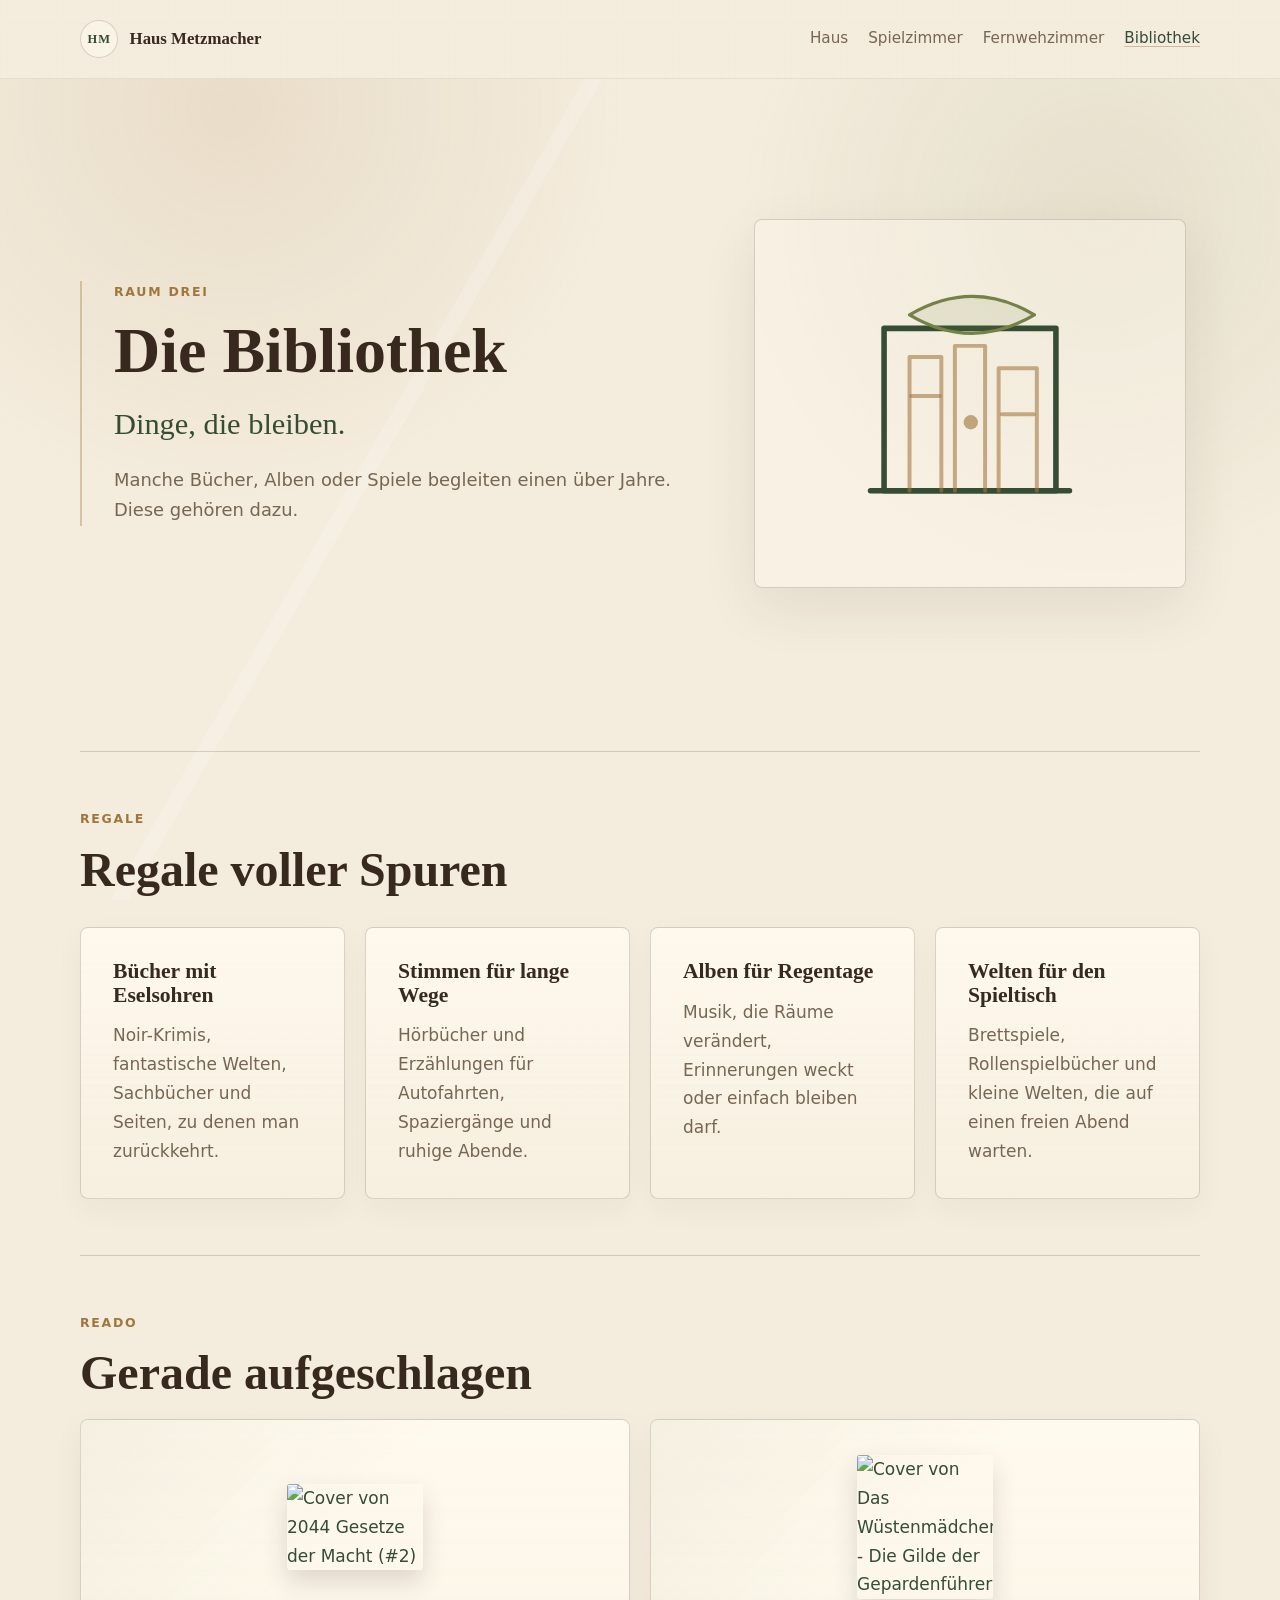
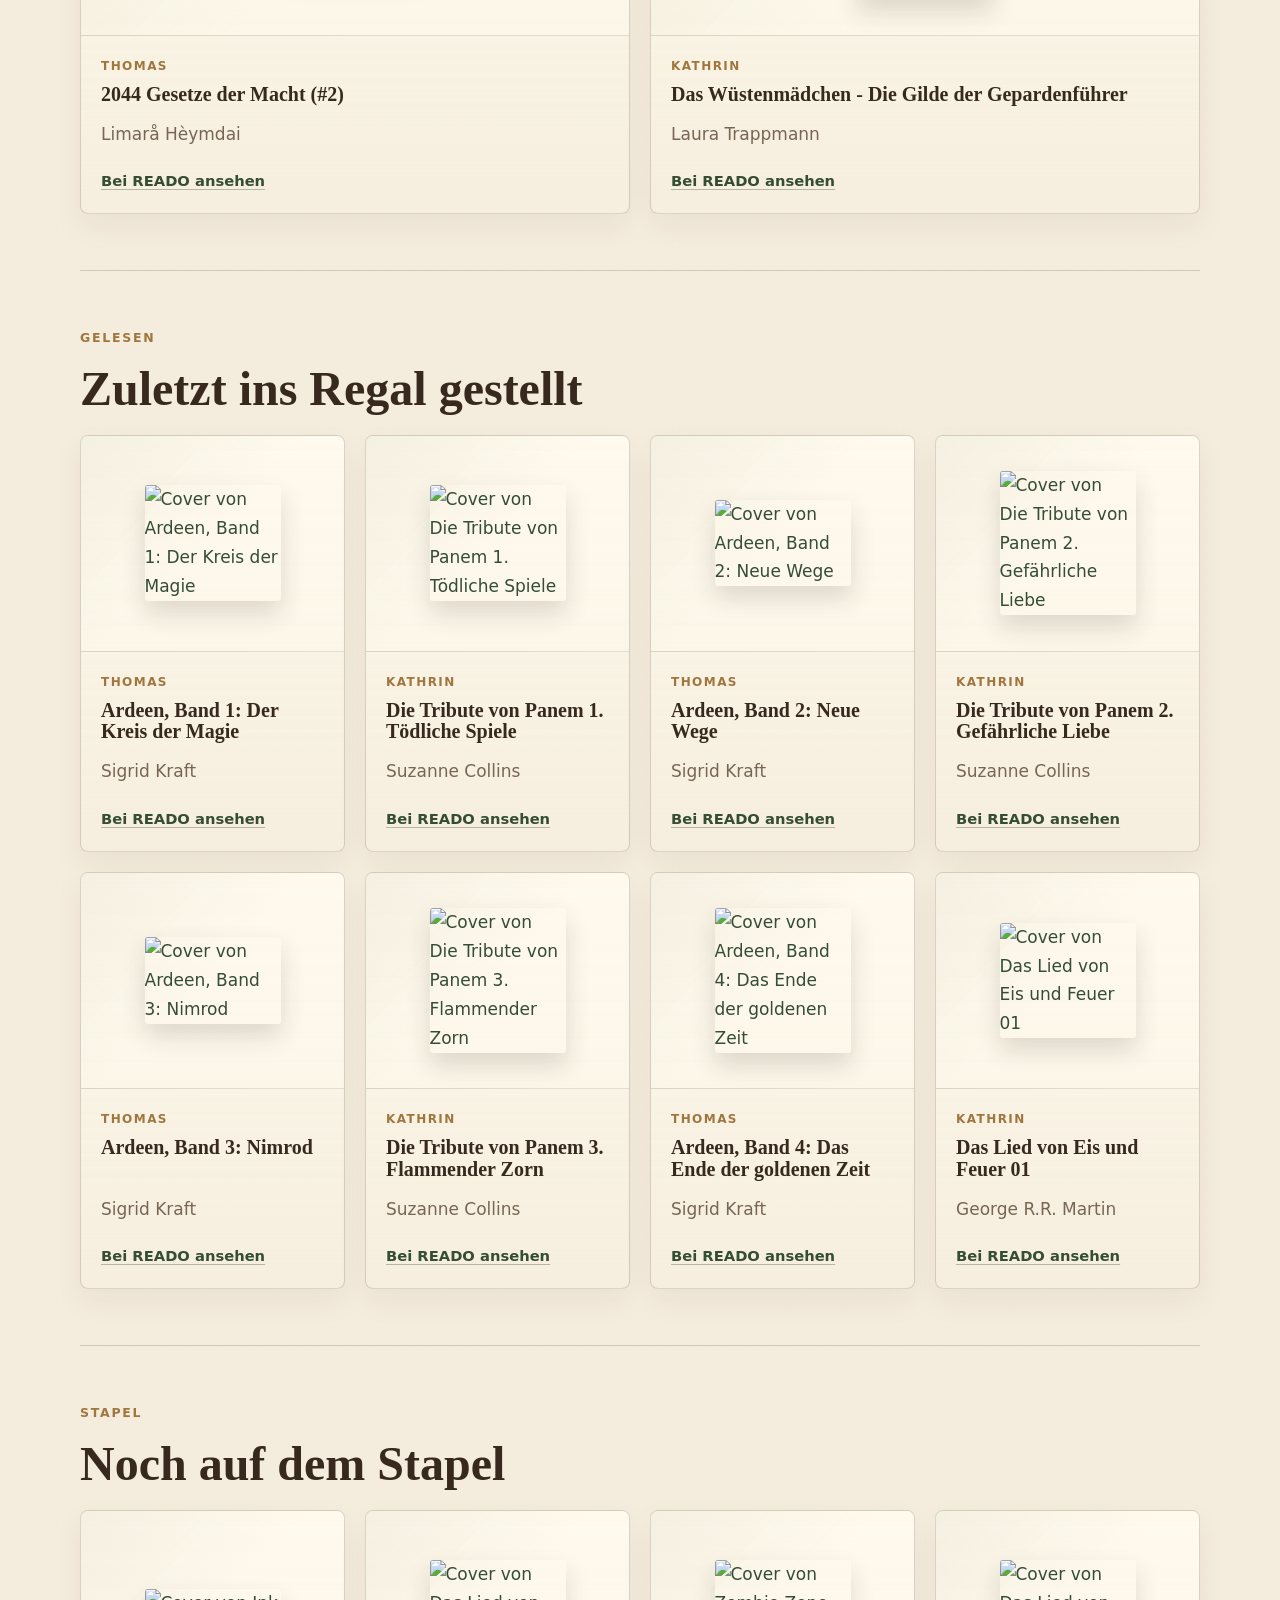
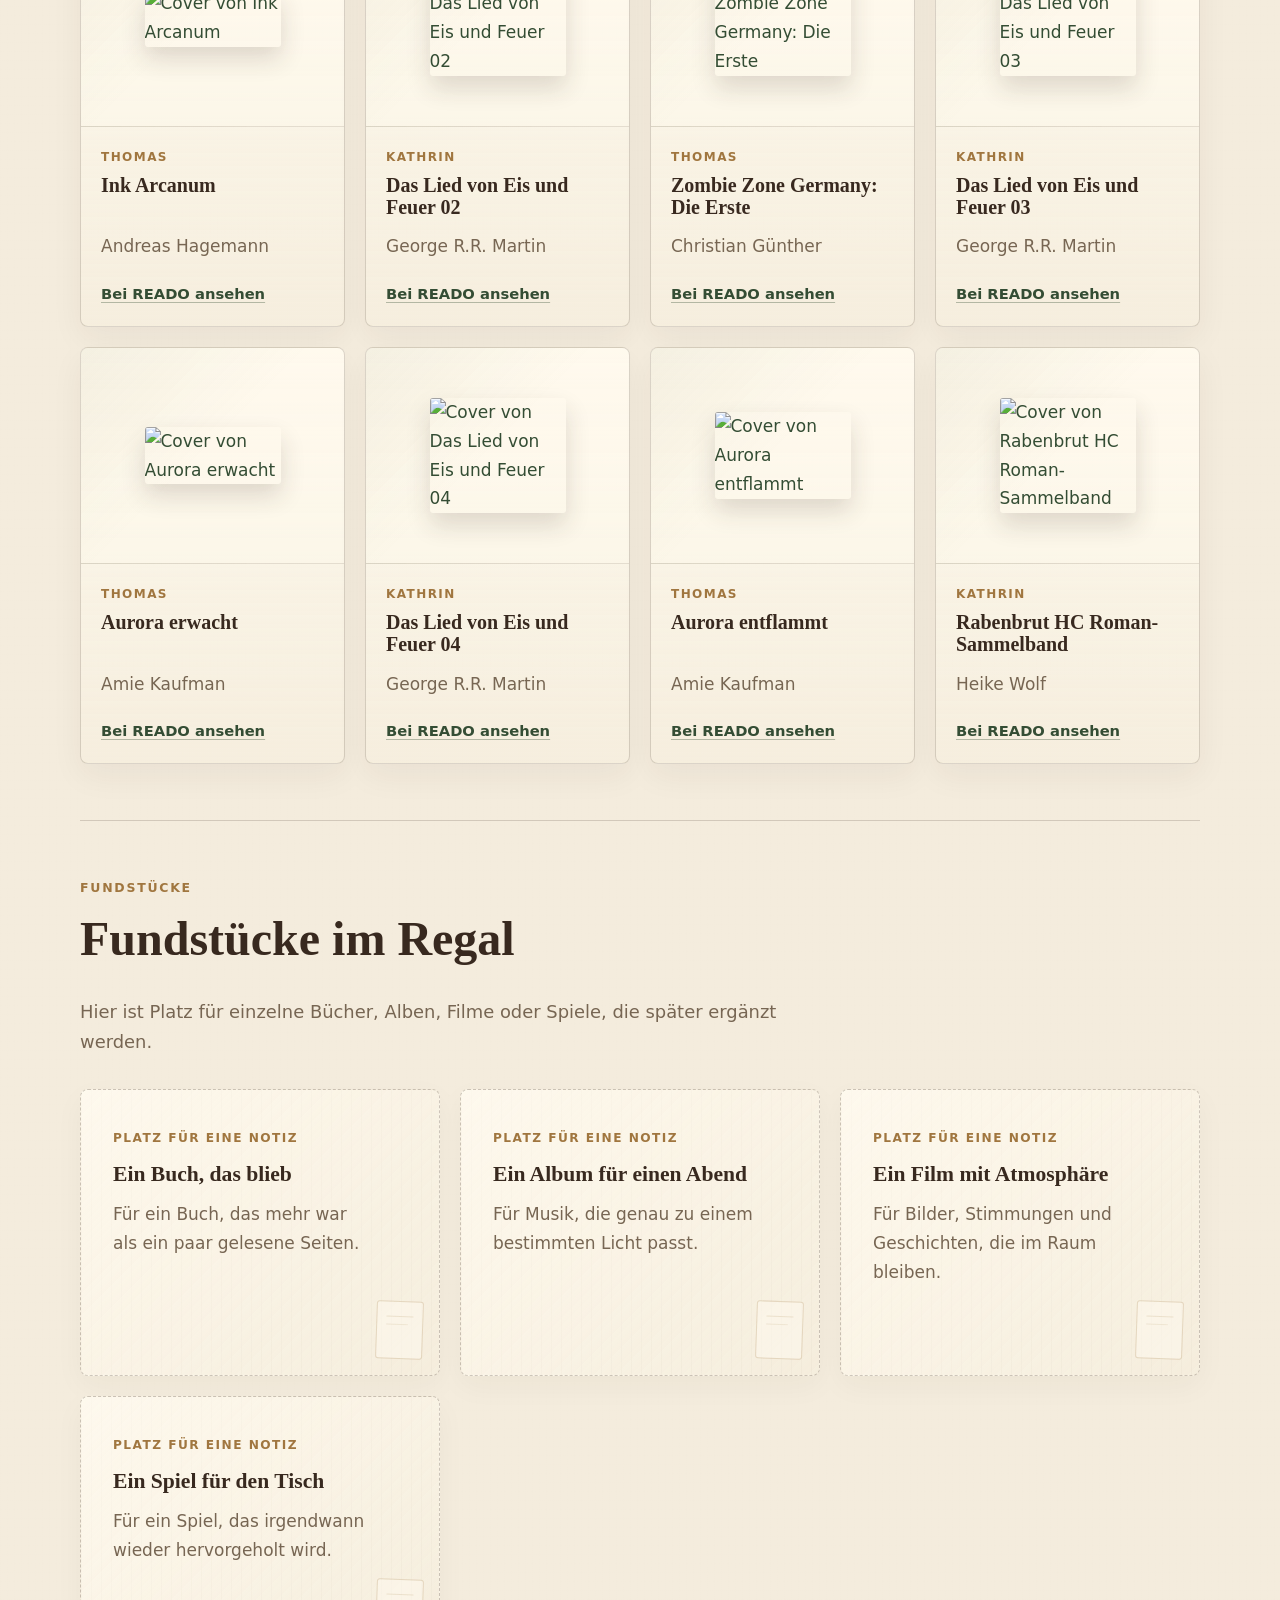
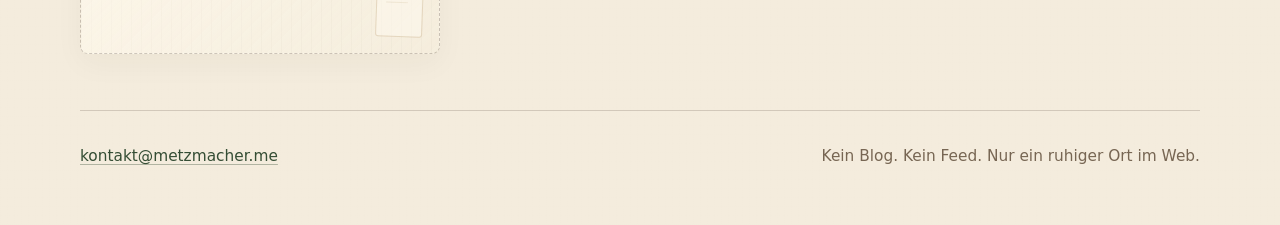
==== commit 6740838e: "Update kontakt email" ====
--- a/bibliothek/index.html
+++ b/bibliothek/index.html
@@ -161,7 +161,7 @@
     </main>
 
     <footer class="site-footer">
-      <p><a href="mailto:hallo@metzmacher.me">hallo@metzmacher.me</a></p>
+      <p><a href="mailto:kontakt@metzmacher.me">kontakt@metzmacher.me</a></p>
       <p>Kein Blog. Kein Feed. Nur ein ruhiger Ort im Web.</p>
     </footer>
     <script src="/scripts/books.js" defer></script>
--- a/styles.css
+++ b/styles.css
@@ -454,33 +454,6 @@
   font-weight: 700;
 }
 
-.now-section {
-  display: grid;
-  grid-template-columns: minmax(0, 0.75fr) minmax(280px, 1fr);
-  align-items: start;
-  gap: var(--space-xl);
-  border-top: 1px solid var(--color-line);
-}
-
-.now-list {
-  display: grid;
-  gap: 0;
-  margin: 0;
-  padding: 0;
-  border-top: 1px solid var(--color-line);
-  list-style: none;
-}
-
-.now-list li {
-  padding: var(--space-md) 0;
-  border-bottom: 1px solid var(--color-line);
-  color: var(--color-muted);
-}
-
-.now-list strong {
-  color: var(--color-green);
-}
-
 .room-content {
   border-top: 1px solid var(--color-line);
 }
@@ -805,7 +778,6 @@
 
   .hero,
   .house-intro,
-  .now-section,
   .about-note {
     grid-template-columns: 1fr;
   }
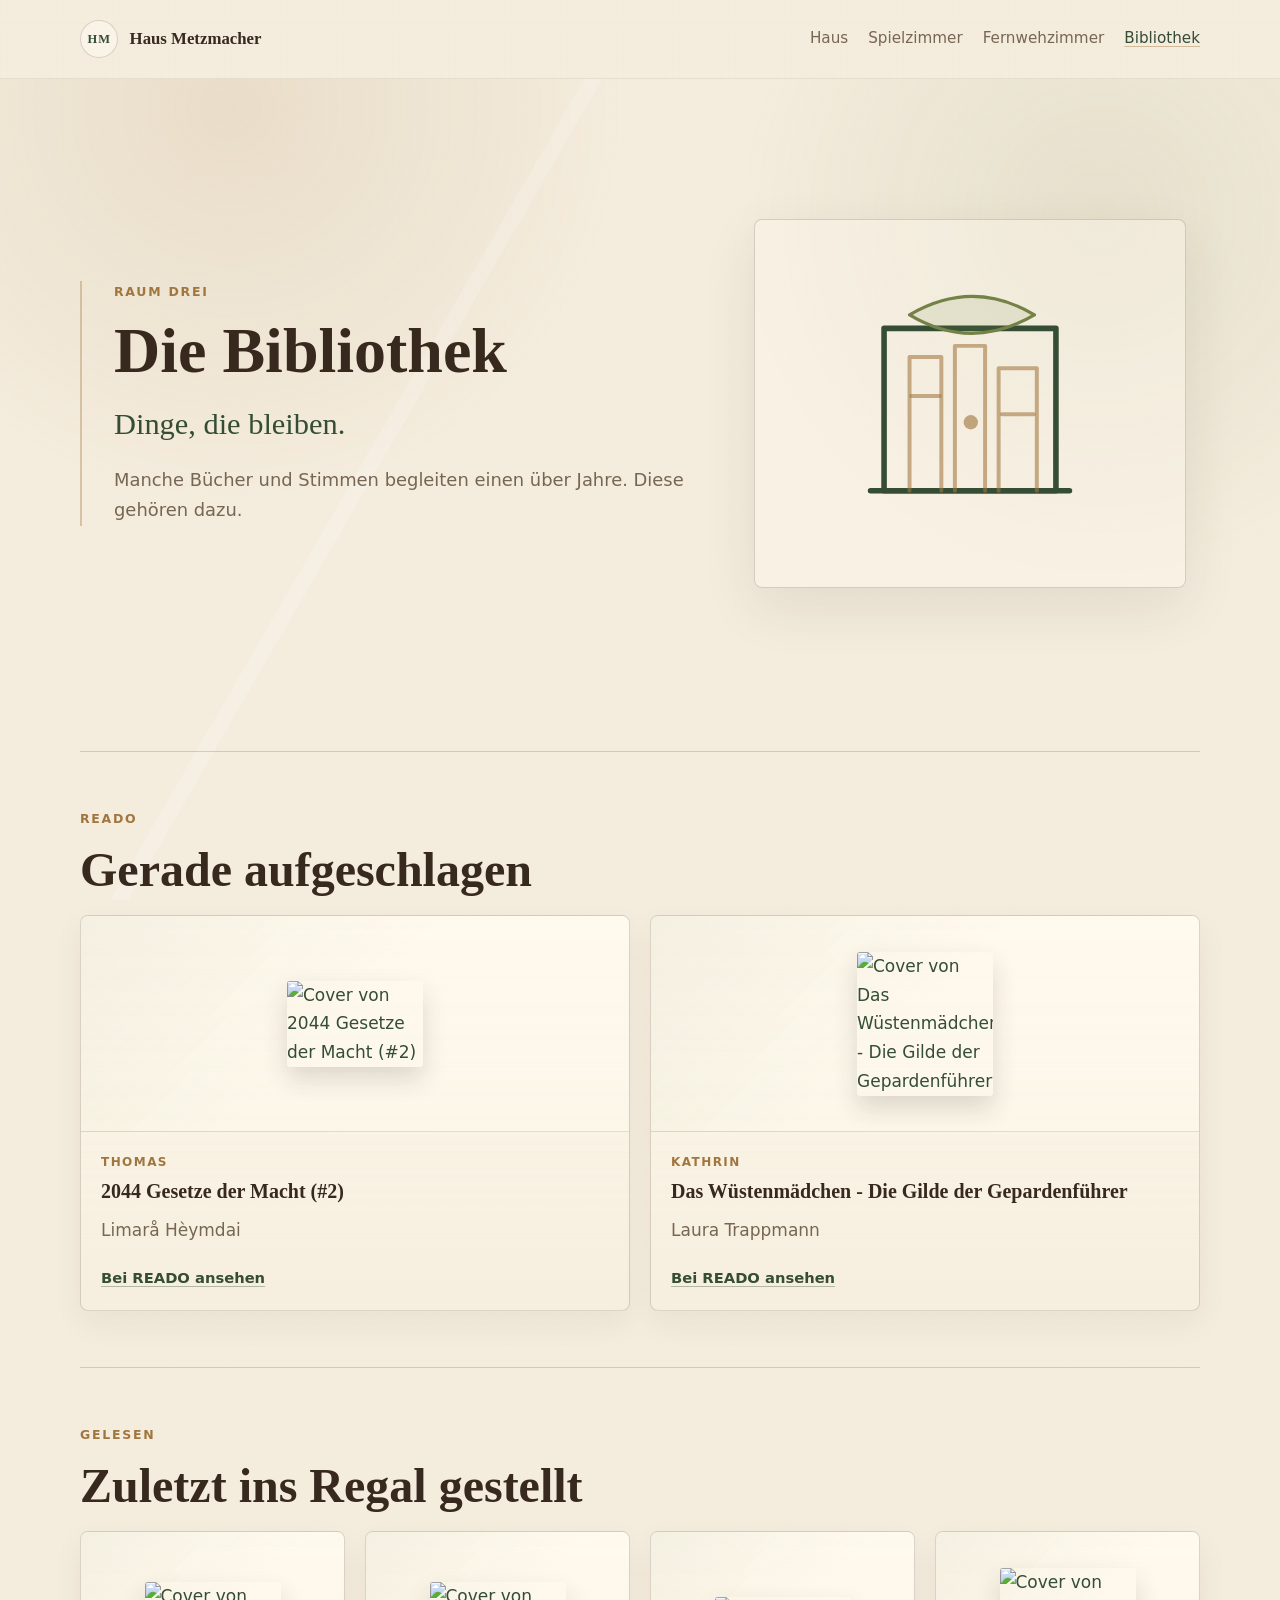
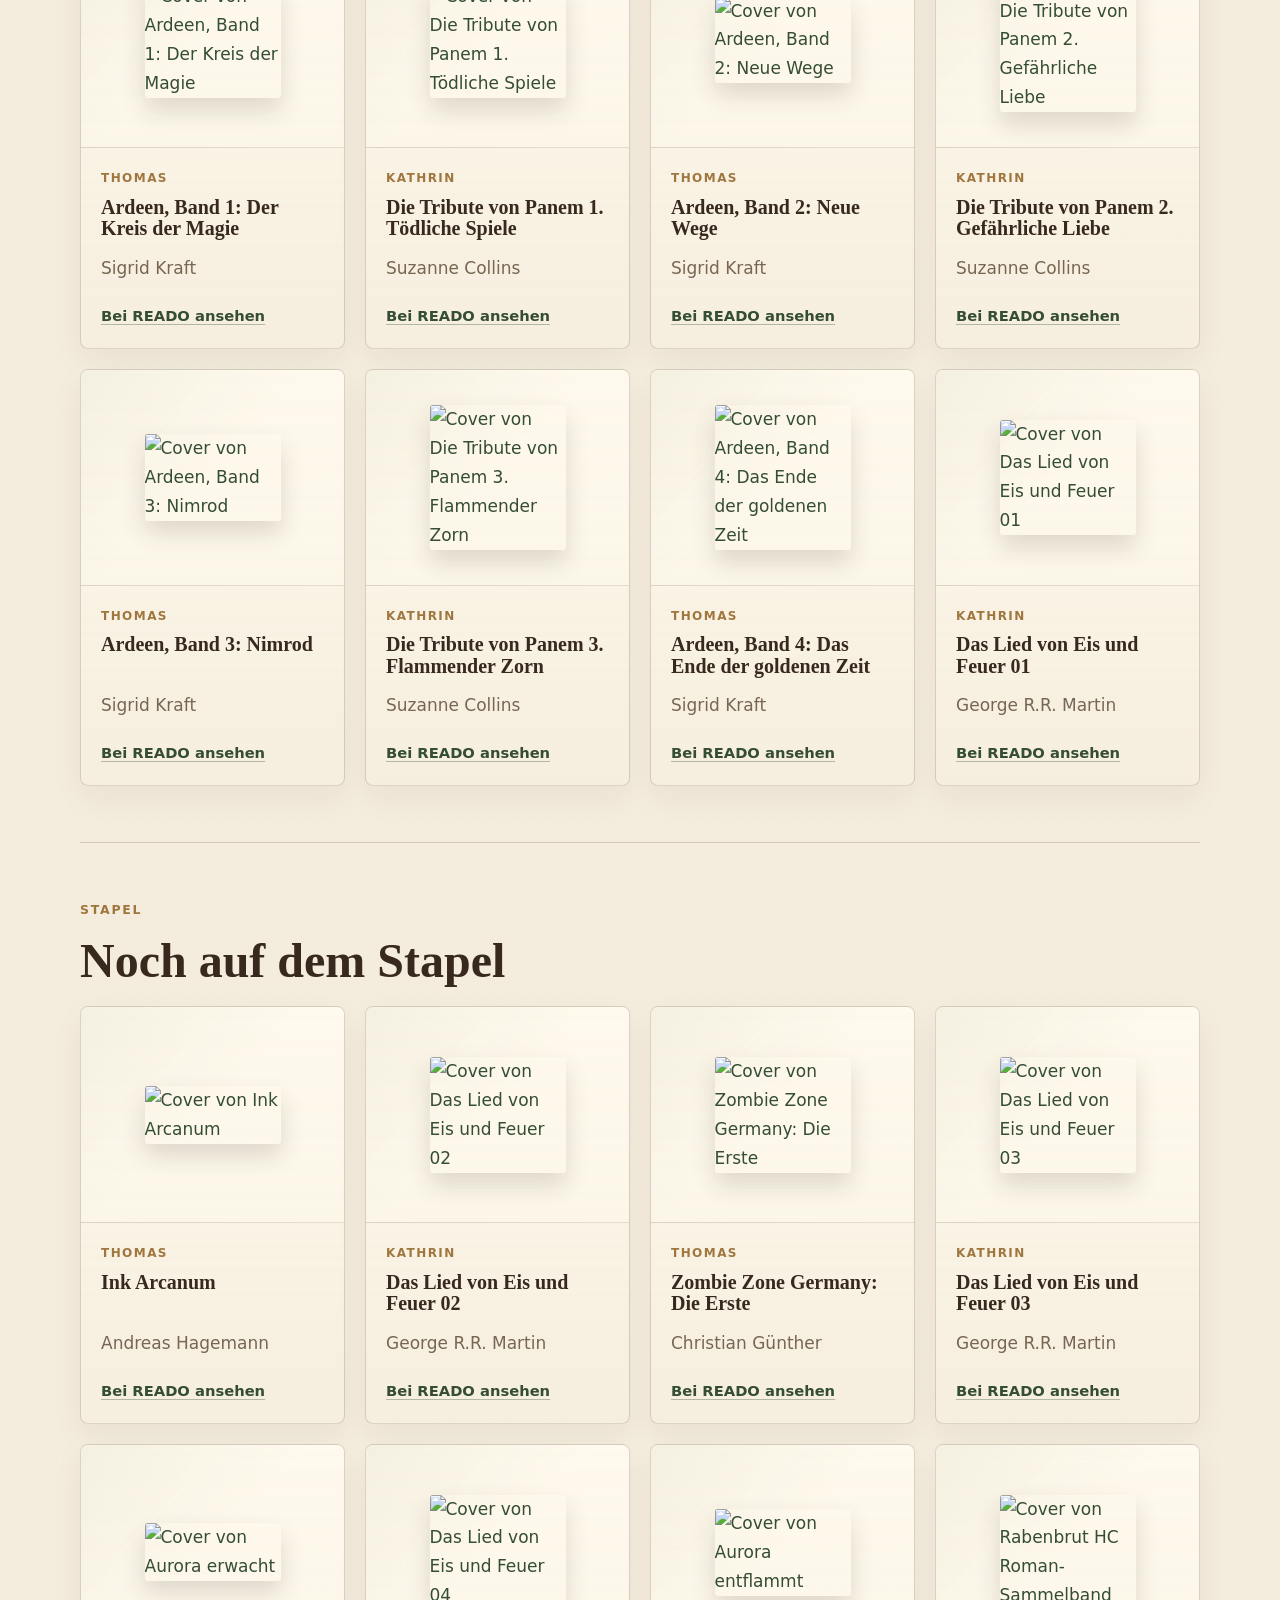
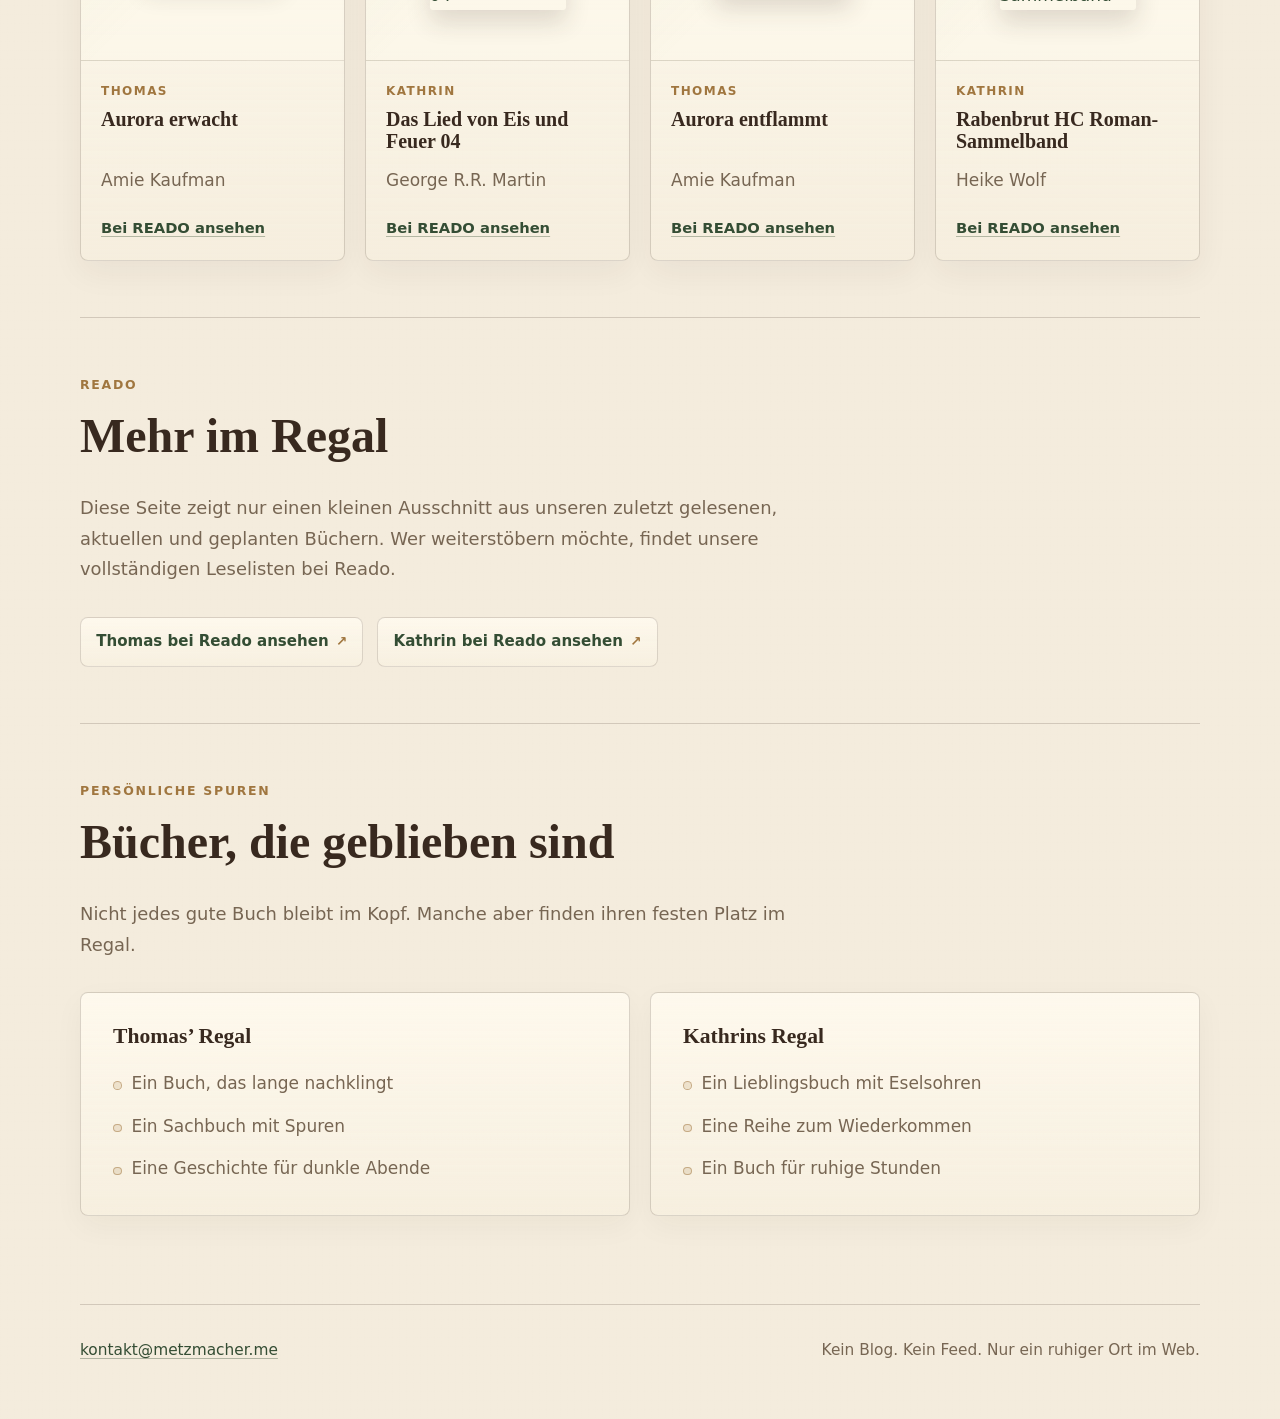
==== commit 655ee5df: "Update README and HTML for library section; enhance book display functionality" ====
--- a/bibliothek/index.html
+++ b/bibliothek/index.html
@@ -5,7 +5,7 @@
     <meta name="viewport" content="width=device-width, initial-scale=1">
     <meta
       name="description"
-      content="Die Bibliothek im Haus Metzmacher: Bücher, Hörbücher, Musik, Spiele und Dinge, die bleiben."
+      content="Die Bibliothek im Haus Metzmacher: Bücher, Hörbücher, Lesen und Dinge, die bleiben."
     >
     <title>Die Bibliothek | Das Haus Metzmacher</title>
     <link
@@ -39,8 +39,7 @@
           <h1 id="room-title">Die Bibliothek</h1>
           <p class="subtitle">Dinge, die bleiben.</p>
           <p>
-            Manche Bücher, Alben oder Spiele begleiten einen über Jahre. Diese gehören
-            dazu.
+            Manche Bücher und Stimmen begleiten einen über Jahre. Diese gehören dazu.
           </p>
         </div>
 
@@ -56,31 +55,6 @@
             <circle class="svg-dot" cx="231" cy="214" r="9" />
             <path class="svg-leaf" d="M154 79c53-31 105-31 157 0-53 31-105 31-157 0z" />
           </svg>
-        </div>
-      </section>
-
-      <section class="section room-content" aria-labelledby="library-title">
-        <div class="section-heading">
-          <p class="eyebrow">Regale</p>
-          <h2 id="library-title">Regale voller Spuren</h2>
-        </div>
-        <div class="collection-grid library-grid">
-          <article class="collection-card">
-            <h3>Bücher mit Eselsohren</h3>
-            <p>Noir-Krimis, fantastische Welten, Sachbücher und Seiten, zu denen man zurückkehrt.</p>
-          </article>
-          <article class="collection-card">
-            <h3>Stimmen für lange Wege</h3>
-            <p>Hörbücher und Erzählungen für Autofahrten, Spaziergänge und ruhige Abende.</p>
-          </article>
-          <article class="collection-card">
-            <h3>Alben für Regentage</h3>
-            <p>Musik, die Räume verändert, Erinnerungen weckt oder einfach bleiben darf.</p>
-          </article>
-          <article class="collection-card">
-            <h3>Welten für den Spieltisch</h3>
-            <p>Brettspiele, Rollenspielbücher und kleine Welten, die auf einen freien Abend warten.</p>
-          </article>
         </div>
       </section>
 
@@ -126,35 +100,62 @@
         </div>
       </section>
 
-      <section class="section room-content" aria-labelledby="finds-title">
+      <section class="section room-content more-shelf" aria-labelledby="more-shelf-title">
         <div class="section-heading">
-          <p class="eyebrow">Fundstücke</p>
-          <h2 id="finds-title">Fundstücke im Regal</h2>
+          <p class="eyebrow">Reado</p>
+          <h2 id="more-shelf-title">Mehr im Regal</h2>
         </div>
         <p class="quiet-copy">
-          Hier ist Platz für einzelne Bücher, Alben, Filme oder Spiele, die später
-          ergänzt werden.
+          Diese Seite zeigt nur einen kleinen Ausschnitt aus unseren zuletzt gelesenen,
+          aktuellen und geplanten Büchern. Wer weiterstöbern möchte, findet unsere
+          vollständigen Leselisten bei Reado.
         </p>
-        <div class="placeholder-grid">
-          <article class="placeholder-card">
-            <span>Platz für eine Notiz</span>
-            <h3>Ein Buch, das blieb</h3>
-            <p>Für ein Buch, das mehr war als ein paar gelesene Seiten.</p>
+        <div class="shelf-link-list" aria-label="Externe Reado-Profile">
+          <a
+            class="shelf-link"
+            href="https://reado.app/profile/thomet"
+            target="_blank"
+            rel="noopener noreferrer"
+          >
+            Thomas bei Reado ansehen
+          </a>
+          <a
+            class="shelf-link"
+            href="#"
+            target="_blank"
+            rel="noopener noreferrer"
+          >
+            <!-- TODO: Kathrins Reado-Profil-URL ergänzen. -->
+            Kathrin bei Reado ansehen
+          </a>
+        </div>
+      </section>
+
+      <section class="section room-content kept-books" aria-labelledby="kept-books-title">
+        <div class="section-heading">
+          <p class="eyebrow">Persönliche Spuren</p>
+          <h2 id="kept-books-title">Bücher, die geblieben sind</h2>
+        </div>
+        <p class="quiet-copy">
+          Nicht jedes gute Buch bleibt im Kopf. Manche aber finden ihren festen Platz
+          im Regal.
+        </p>
+        <div class="kept-shelf-grid">
+          <article class="kept-shelf-card">
+            <h3>Thomas’ Regal</h3>
+            <ul>
+              <li>Ein Buch, das lange nachklingt</li>
+              <li>Ein Sachbuch mit Spuren</li>
+              <li>Eine Geschichte für dunkle Abende</li>
+            </ul>
           </article>
-          <article class="placeholder-card">
-            <span>Platz für eine Notiz</span>
-            <h3>Ein Album für einen Abend</h3>
-            <p>Für Musik, die genau zu einem bestimmten Licht passt.</p>
-          </article>
-          <article class="placeholder-card">
-            <span>Platz für eine Notiz</span>
-            <h3>Ein Film mit Atmosphäre</h3>
-            <p>Für Bilder, Stimmungen und Geschichten, die im Raum bleiben.</p>
-          </article>
-          <article class="placeholder-card">
-            <span>Platz für eine Notiz</span>
-            <h3>Ein Spiel für den Tisch</h3>
-            <p>Für ein Spiel, das irgendwann wieder hervorgeholt wird.</p>
+          <article class="kept-shelf-card">
+            <h3>Kathrins Regal</h3>
+            <ul>
+              <li>Ein Lieblingsbuch mit Eselsohren</li>
+              <li>Eine Reihe zum Wiederkommen</li>
+              <li>Ein Buch für ruhige Stunden</li>
+            </ul>
           </article>
         </div>
       </section>
--- a/styles.css
+++ b/styles.css
@@ -673,6 +673,96 @@
   font-weight: 700;
 }
 
+.more-shelf {
+  padding-bottom: var(--space-xl);
+}
+
+.more-shelf .quiet-copy {
+  max-width: 44rem;
+}
+
+.shelf-link-list {
+  display: flex;
+  flex-wrap: wrap;
+  gap: var(--space-sm);
+  margin-top: var(--space-lg);
+}
+
+.shelf-link {
+  display: inline-flex;
+  align-items: center;
+  gap: 0.45rem;
+  padding: 0.72rem 0.95rem;
+  border: 1px solid rgba(56, 41, 31, 0.16);
+  border-radius: var(--radius);
+  color: var(--color-green);
+  font-size: 0.94rem;
+  font-weight: 700;
+  text-decoration: none;
+  background:
+    linear-gradient(180deg, rgba(255, 250, 239, 0.66), rgba(234, 223, 201, 0.28)),
+    var(--color-card);
+}
+
+.shelf-link::after {
+  content: "↗";
+  color: var(--color-bronze);
+  font-size: 0.9em;
+  line-height: 1;
+}
+
+.shelf-link:hover {
+  border-color: rgba(160, 118, 63, 0.34);
+  background: rgba(255, 250, 239, 0.62);
+}
+
+.kept-books {
+  padding-bottom: var(--space-2xl);
+}
+
+.kept-shelf-grid {
+  display: grid;
+  grid-template-columns: repeat(2, minmax(0, 1fr));
+  gap: var(--space-md);
+  margin-top: var(--space-lg);
+}
+
+.kept-shelf-card {
+  padding: var(--space-lg);
+  border: 1px solid var(--color-line);
+  border-radius: var(--radius);
+  background:
+    linear-gradient(180deg, rgba(255, 250, 239, 0.68), rgba(234, 223, 201, 0.3)),
+    var(--color-card);
+  box-shadow: 0 10px 30px rgba(56, 41, 31, 0.045);
+}
+
+.kept-shelf-card ul {
+  display: grid;
+  gap: var(--space-sm);
+  margin: var(--space-md) 0 0;
+  padding: 0;
+  list-style: none;
+}
+
+.kept-shelf-card li {
+  position: relative;
+  padding-left: 1.15rem;
+  color: var(--color-muted);
+}
+
+.kept-shelf-card li::before {
+  position: absolute;
+  top: 0.72em;
+  left: 0;
+  width: 0.42rem;
+  height: 0.42rem;
+  content: "";
+  border: 1px solid rgba(160, 118, 63, 0.5);
+  border-radius: 50%;
+  background: rgba(160, 118, 63, 0.16);
+}
+
 .place-card {
   display: grid;
   gap: var(--space-md);
@@ -799,7 +889,8 @@
   .library-grid,
   .placeholder-grid,
   .book-grid,
-  .book-grid-current {
+  .book-grid-current,
+  .kept-shelf-grid {
     grid-template-columns: 1fr;
   }
 }
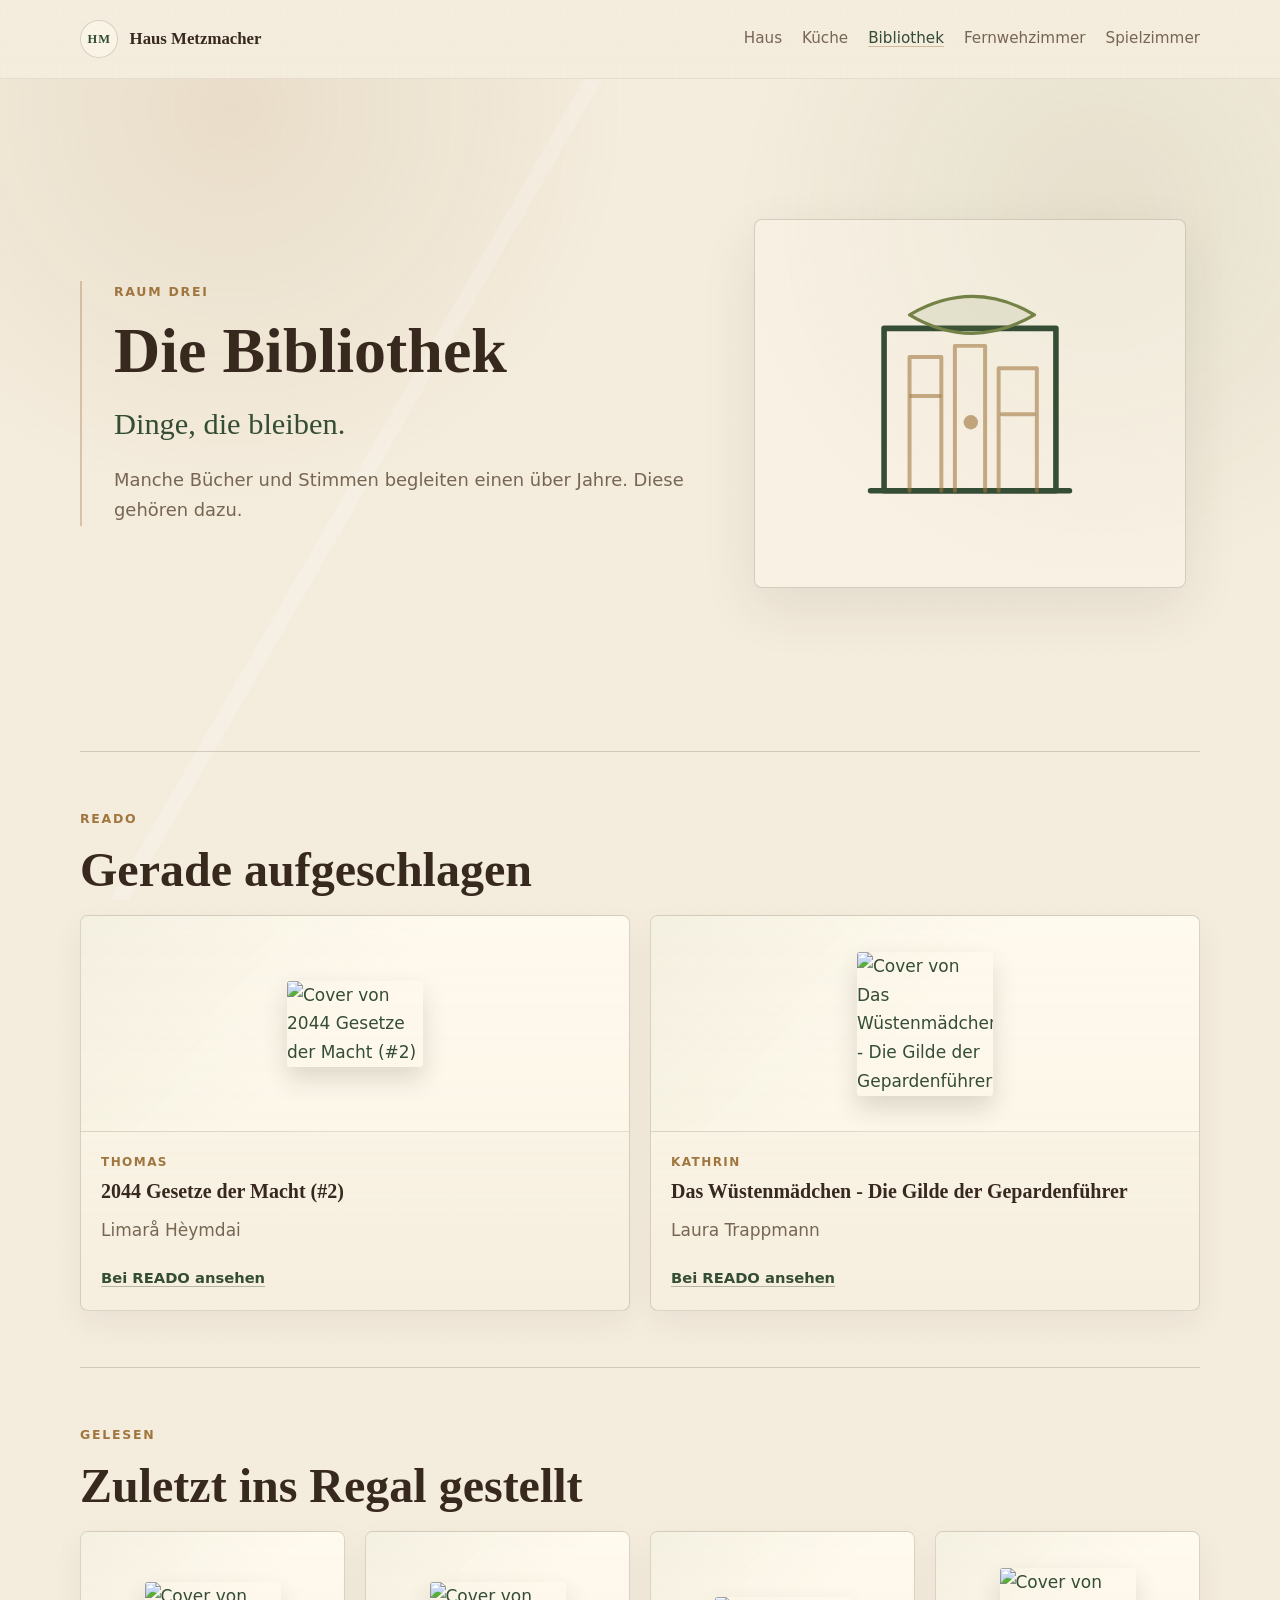
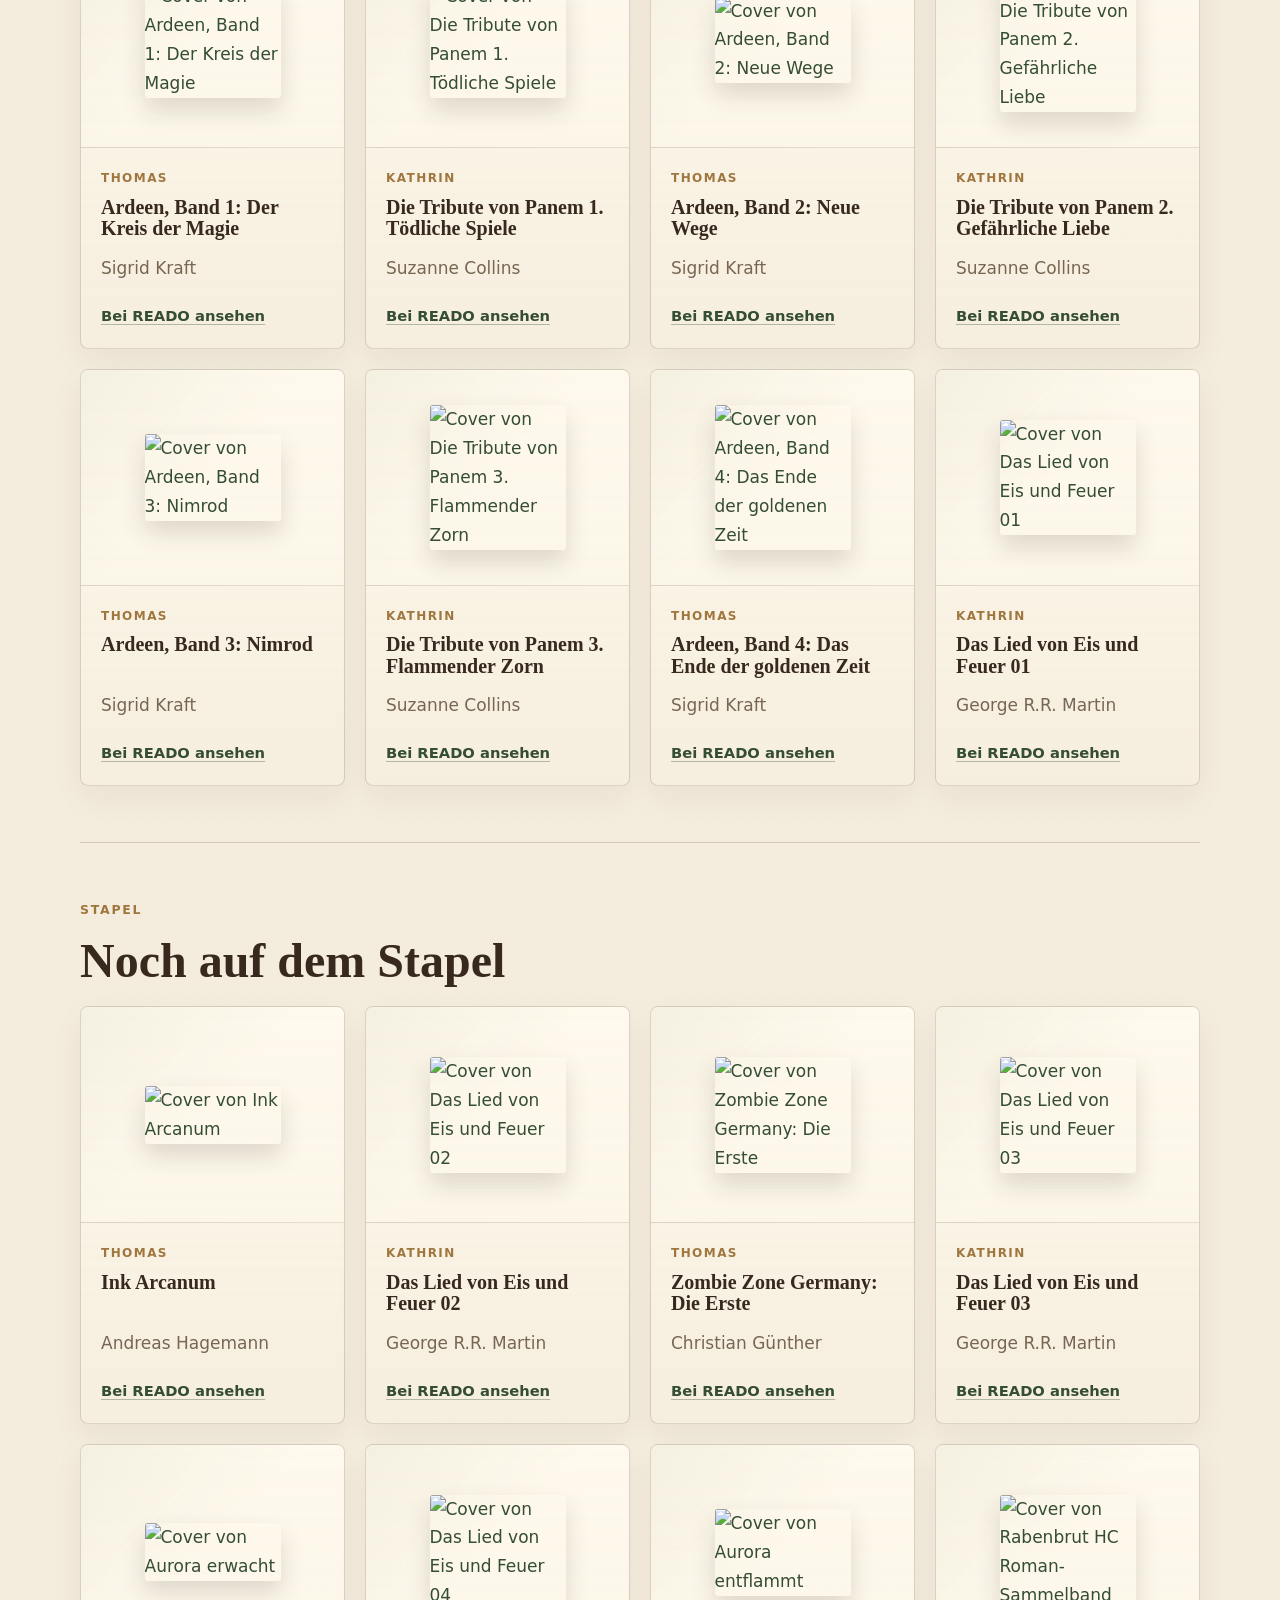
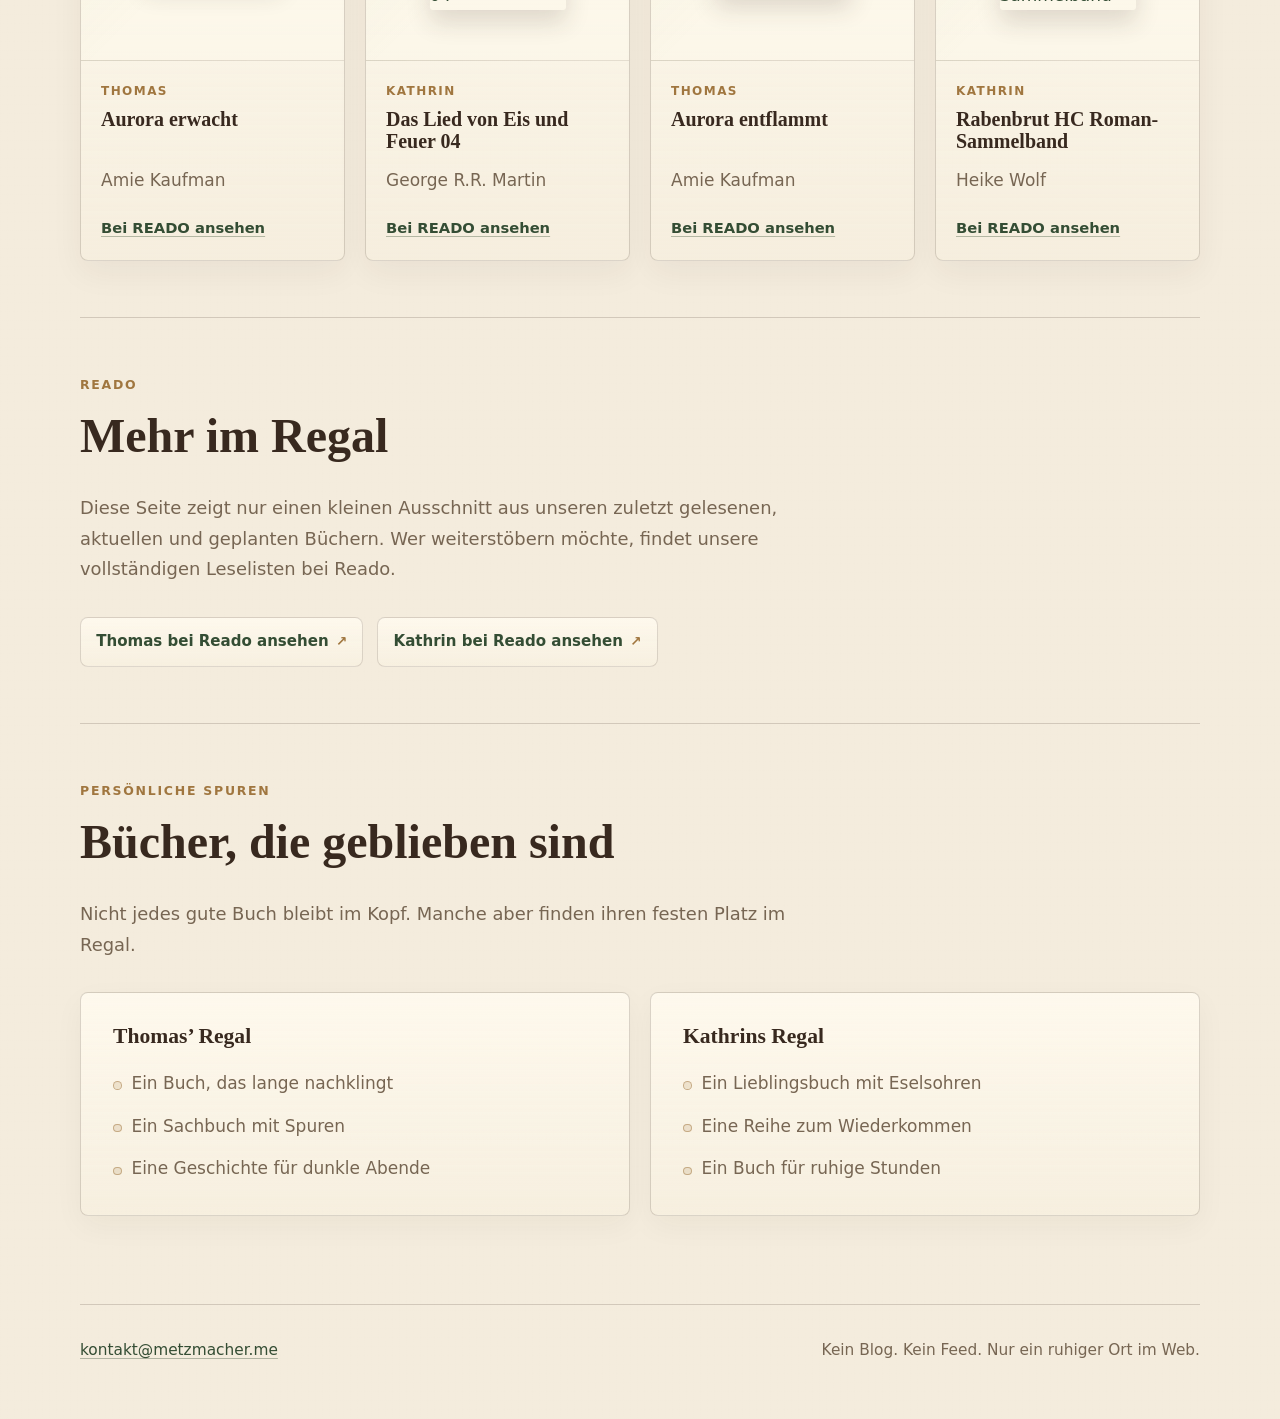
==== commit bcc1134b: "Add new room kueche to share recipes" ====
--- a/bibliothek/index.html
+++ b/bibliothek/index.html
@@ -25,9 +25,10 @@
         </a>
         <ul class="nav-list">
           <li><a href="/">Haus</a></li>
+          <li><a href="/kueche/">Küche</a></li>
+          <li><a href="/bibliothek/" aria-current="page">Bibliothek</a></li>
+          <li><a href="/fernwehzimmer/">Fernwehzimmer</a></li>
           <li><a href="/spielzimmer/">Spielzimmer</a></li>
-          <li><a href="/fernwehzimmer/">Fernwehzimmer</a></li>
-          <li><a href="/bibliothek/" aria-current="page">Bibliothek</a></li>
         </ul>
       </nav>
     </header>
@@ -121,7 +122,7 @@
           </a>
           <a
             class="shelf-link"
-            href="#"
+            href="https://reado.app/profile/kahathi"
             target="_blank"
             rel="noopener noreferrer"
           >
--- a/styles.css
+++ b/styles.css
@@ -176,7 +176,7 @@
 .nav-list {
   display: flex;
   flex-wrap: wrap;
-  justify-content: flex-end;
+  justify-content: flex-start;
   gap: var(--space-xs) var(--space-md);
   margin: 0;
   padding: 0;
@@ -190,11 +190,13 @@
 }
 
 .nav-list a:hover,
-.nav-list a[aria-current="page"] {
-  color: var(--color-green);
-}
-
-.nav-list a[aria-current="page"] {
+.nav-list a[aria-current="page"],
+.nav-list a[aria-current="location"] {
+  color: var(--color-green);
+}
+
+.nav-list a[aria-current="page"],
+.nav-list a[aria-current="location"] {
   text-decoration: underline;
   text-decoration-color: rgba(160, 118, 63, 0.42);
 }
@@ -362,7 +364,7 @@
 
 .room-grid {
   display: grid;
-  grid-template-columns: repeat(3, minmax(0, 1fr));
+  grid-template-columns: repeat(4, minmax(0, 1fr));
   gap: var(--space-md);
 }
 
@@ -382,9 +384,10 @@
   position: relative;
   z-index: 1;
   display: flex;
+  height: 100%;
   min-height: 17rem;
   flex-direction: column;
-  padding: var(--space-lg);
+  padding: var(--space-lg) var(--space-lg) calc(var(--space-lg) + 2.2rem);
   color: inherit;
   text-decoration: none;
 }
@@ -444,11 +447,12 @@
 }
 
 .room-enter {
+  position: absolute;
+  left: var(--space-lg);
+  bottom: var(--space-lg);
   display: inline-flex;
   align-items: center;
   gap: 0.4rem;
-  margin-top: auto;
-  padding-top: var(--space-lg);
   color: var(--color-green);
   font-size: 0.92rem;
   font-weight: 700;
@@ -496,6 +500,53 @@
 
 .collection-card {
   padding: var(--space-lg);
+}
+
+.games-section .quiet-copy {
+  margin-bottom: var(--space-lg);
+}
+
+.game-card {
+  min-height: 11rem;
+}
+
+.game-shelf-grid {
+  display: grid;
+  grid-template-columns: repeat(auto-fit, minmax(min(100%, 12rem), 1fr));
+  gap: var(--space-md);
+}
+
+.game-shelf-card {
+  position: relative;
+  min-height: 7.5rem;
+  padding: var(--space-md) var(--space-lg);
+  overflow: hidden;
+}
+
+.game-shelf-card::after {
+  position: absolute;
+  right: 1rem;
+  bottom: 0.85rem;
+  width: 2.5rem;
+  height: 3.2rem;
+  content: "";
+  border: 1px solid rgba(160, 118, 63, 0.22);
+  border-radius: 3px;
+  background:
+    linear-gradient(rgba(117, 130, 71, 0.16), rgba(117, 130, 71, 0.16)) 0.55rem 0.8rem / 1.45rem 1px no-repeat,
+    linear-gradient(rgba(160, 118, 63, 0.14), rgba(160, 118, 63, 0.14)) 0.55rem 1.3rem / 1.1rem 1px no-repeat,
+    rgba(255, 250, 239, 0.42);
+  transform: rotate(1.5deg);
+}
+
+.game-shelf-card h3 {
+  position: relative;
+  z-index: 1;
+  max-width: calc(100% - 2rem);
+}
+
+.game-wish-card {
+  min-height: 11.5rem;
 }
 
 .collection-card h3,
@@ -768,6 +819,454 @@
   gap: var(--space-md);
 }
 
+.trips-section .quiet-copy {
+  max-width: 44rem;
+}
+
+.trip-grid {
+  display: grid;
+  grid-template-columns: repeat(auto-fit, minmax(min(100%, 18rem), 1fr));
+  gap: var(--space-md);
+  justify-content: start;
+  margin-top: var(--space-lg);
+}
+
+.recipes-section .quiet-copy {
+  max-width: 44rem;
+  margin-bottom: var(--space-lg);
+}
+
+.recipe-grid {
+  display: grid;
+  grid-template-columns: repeat(3, minmax(0, 1fr));
+  gap: var(--space-md);
+}
+
+.recipe-card {
+  position: relative;
+  min-width: 0;
+  overflow: hidden;
+  border: 1px solid var(--color-line);
+  border-radius: var(--radius);
+  background:
+    linear-gradient(180deg, rgba(255, 250, 239, 0.72), rgba(234, 223, 201, 0.34)),
+    repeating-linear-gradient(0deg, rgba(56, 41, 31, 0.026) 0 1px, transparent 1px 9px),
+    var(--color-card);
+  box-shadow: 0 10px 30px rgba(56, 41, 31, 0.045);
+}
+
+.recipe-card::after {
+  position: absolute;
+  right: 1rem;
+  bottom: 1rem;
+  width: 2.8rem;
+  height: 3.5rem;
+  content: "";
+  border: 1px solid rgba(160, 118, 63, 0.22);
+  border-radius: 3px;
+  background:
+    linear-gradient(rgba(117, 130, 71, 0.18), rgba(117, 130, 71, 0.18)) 0.58rem 0.78rem / 1.45rem 1px no-repeat,
+    linear-gradient(rgba(160, 118, 63, 0.14), rgba(160, 118, 63, 0.14)) 0.58rem 1.25rem / 1.7rem 1px no-repeat,
+    linear-gradient(rgba(160, 118, 63, 0.12), rgba(160, 118, 63, 0.12)) 0.58rem 1.72rem / 1.15rem 1px no-repeat,
+    rgba(255, 250, 239, 0.44);
+  transform: rotate(1.5deg);
+}
+
+.recipe-card-quiet {
+  border-style: dashed;
+}
+
+.recipe-link {
+  position: relative;
+  z-index: 1;
+  display: flex;
+  min-height: 13rem;
+  flex-direction: column;
+  padding: var(--space-lg) calc(var(--space-lg) + 1.6rem) var(--space-lg) var(--space-lg);
+  color: inherit;
+  text-decoration: none;
+}
+
+.recipe-card a.recipe-link:hover h3 {
+  color: var(--color-green);
+}
+
+.recipe-category {
+  margin-bottom: var(--space-sm);
+  color: var(--color-bronze);
+  font-size: 0.76rem;
+  font-weight: 700;
+  letter-spacing: 0.12em;
+  text-transform: uppercase;
+}
+
+.recipe-card p:not(.recipe-category) {
+  color: var(--color-muted);
+}
+
+.recipe-tags,
+.recipe-meta {
+  display: flex;
+  flex-wrap: wrap;
+  gap: var(--space-xs);
+  margin: var(--space-md) 0 0;
+  padding: 0;
+  list-style: none;
+}
+
+.recipe-tags {
+  margin-top: auto;
+  padding-top: var(--space-md);
+}
+
+.recipe-card .recipe-tags {
+  width: calc(100% - 3.9rem);
+}
+
+.recipe-tags li,
+.recipe-meta li {
+  padding: 0.34rem 0.55rem;
+  border: 1px solid rgba(56, 41, 31, 0.14);
+  border-radius: 999px;
+  color: var(--color-green);
+  font-size: 0.78rem;
+  font-weight: 700;
+  line-height: 1.2;
+  background: rgba(255, 250, 239, 0.5);
+}
+
+.recipe-hero h1 {
+  max-width: 100%;
+}
+
+.recipe-detail {
+  padding-top: var(--space-lg);
+  padding-bottom: var(--space-2xl);
+}
+
+.recipe-detail-grid {
+  display: grid;
+  gap: var(--space-md);
+  align-items: start;
+}
+
+.recipe-back {
+  margin-bottom: var(--space-sm);
+  color: var(--color-muted);
+  font-size: 0.96rem;
+  font-weight: 700;
+}
+
+.recipe-columns {
+  display: grid;
+  grid-template-columns: minmax(18rem, 0.92fr) minmax(0, 1.08fr);
+  gap: var(--space-xl);
+  align-items: start;
+}
+
+.recipe-columns .section-heading {
+  margin-bottom: var(--space-md);
+}
+
+.recipe-instructions {
+  display: grid;
+  gap: var(--space-xl);
+}
+
+.ingredient-list,
+.recipe-steps,
+.recipe-notes {
+  margin: 0;
+  padding: 0;
+}
+
+.ingredient-groups {
+  display: grid;
+  gap: var(--space-lg);
+}
+
+.ingredient-group h3 {
+  margin-bottom: var(--space-sm);
+  color: var(--color-green);
+  font-size: 1.18rem;
+}
+
+.ingredient-group-note {
+  margin-bottom: var(--space-sm);
+  color: var(--color-muted);
+  font-size: 0.96rem;
+}
+
+.ingredient-list,
+.recipe-notes {
+  display: grid;
+  gap: var(--space-xs);
+  list-style: none;
+}
+
+.ingredient-list li {
+  display: grid;
+  grid-template-columns: minmax(0, 1fr) auto;
+  gap: var(--space-md);
+  padding: var(--space-sm) 0;
+  border-bottom: 1px solid rgba(56, 41, 31, 0.12);
+}
+
+.ingredient-list span:first-child {
+  color: var(--color-ink);
+  font-family: var(--font-serif);
+  font-size: 1.12rem;
+}
+
+.ingredient-list span:last-child {
+  color: var(--color-muted);
+  font-size: 0.96rem;
+  text-align: right;
+}
+
+.recipe-steps {
+  display: grid;
+  gap: var(--space-md);
+  counter-reset: recipe-step;
+  list-style: none;
+}
+
+.recipe-steps li {
+  position: relative;
+  min-height: 2.2rem;
+  padding-left: 3rem;
+  color: var(--color-muted);
+}
+
+.recipe-steps li::before {
+  position: absolute;
+  top: 0.08rem;
+  left: 0;
+  display: grid;
+  width: 2rem;
+  height: 2rem;
+  place-items: center;
+  counter-increment: recipe-step;
+  content: counter(recipe-step);
+  border: 1px solid rgba(160, 118, 63, 0.36);
+  border-radius: 50%;
+  color: var(--color-green);
+  font-family: var(--font-serif);
+  font-weight: 700;
+  background: rgba(255, 250, 239, 0.54);
+}
+
+.recipe-notes li {
+  position: relative;
+  padding-left: 1.15rem;
+  color: var(--color-muted);
+}
+
+.recipe-notes li::before {
+  position: absolute;
+  top: 0.72em;
+  left: 0;
+  width: 0.42rem;
+  height: 0.42rem;
+  content: "";
+  border: 1px solid rgba(160, 118, 63, 0.5);
+  border-radius: 50%;
+  background: rgba(160, 118, 63, 0.16);
+}
+
+.trip-grid:not([data-trip-count]),
+.trip-grid[data-trip-count="0"],
+.trip-grid[data-trip-count="1"] {
+  grid-template-columns: minmax(0, min(100%, 32rem));
+}
+
+.trip-card {
+  display: grid;
+  grid-template-rows: auto 1fr;
+  overflow: hidden;
+  border: 1px solid var(--color-line);
+  border-radius: var(--radius);
+  background:
+    linear-gradient(180deg, rgba(255, 250, 239, 0.68), rgba(234, 223, 201, 0.3)),
+    var(--color-card);
+  box-shadow: 0 10px 30px rgba(56, 41, 31, 0.05);
+}
+
+.trip-media {
+  position: relative;
+  display: grid;
+  min-height: 12rem;
+  place-items: center;
+  overflow: hidden;
+  border-bottom: 1px solid rgba(56, 41, 31, 0.12);
+  background:
+    linear-gradient(135deg, rgba(117, 130, 71, 0.08), transparent 42%),
+    linear-gradient(180deg, rgba(255, 250, 239, 0.82), rgba(234, 223, 201, 0.48)),
+    repeating-linear-gradient(0deg, rgba(56, 41, 31, 0.028) 0 1px, transparent 1px 8px);
+}
+
+.trip-media::before {
+  position: absolute;
+  inset: 1rem;
+  content: "";
+  border: 1px solid rgba(52, 77, 52, 0.16);
+  border-radius: calc(var(--radius) - 3px);
+}
+
+.trip-media img {
+  width: 100%;
+  height: 100%;
+  min-height: 12rem;
+  object-fit: cover;
+}
+
+.trip-media span {
+  position: relative;
+  z-index: 1;
+  color: var(--color-bronze);
+  font-size: 0.76rem;
+  font-weight: 700;
+  letter-spacing: 0.12em;
+  text-transform: uppercase;
+}
+
+.trip-body {
+  display: flex;
+  flex-direction: column;
+  padding: var(--space-lg);
+}
+
+.trip-body p {
+  color: var(--color-muted);
+}
+
+.trip-date {
+  margin-bottom: var(--space-sm);
+  color: var(--color-bronze);
+  font-size: 0.82rem;
+  font-weight: 700;
+  letter-spacing: 0.08em;
+  text-transform: uppercase;
+}
+
+.trip-actions {
+  display: flex;
+  flex-wrap: wrap;
+  align-items: center;
+  gap: var(--space-sm) var(--space-md);
+  margin-top: var(--space-md);
+}
+
+.trip-link,
+.trip-video-link {
+  display: inline-flex;
+  align-items: center;
+  width: fit-content;
+  font-size: 0.92rem;
+  font-weight: 700;
+}
+
+.trip-primary-link {
+  padding: 0.58rem 0.82rem;
+  border: 1px solid rgba(56, 41, 31, 0.16);
+  border-radius: var(--radius);
+  color: var(--color-green);
+  text-decoration: none;
+  background:
+    linear-gradient(180deg, rgba(255, 250, 239, 0.66), rgba(234, 223, 201, 0.24)),
+    var(--color-card);
+}
+
+.trip-primary-link:hover {
+  border-color: rgba(160, 118, 63, 0.34);
+}
+
+.trip-video-link {
+  padding: 0;
+  border: 0;
+  color: var(--color-muted);
+  font: inherit;
+  font-size: 0.88rem;
+  text-decoration-color: rgba(119, 102, 83, 0.28);
+  background: transparent;
+  cursor: pointer;
+}
+
+.trip-video-link:hover {
+  color: var(--color-bronze);
+}
+
+.trip-video-dialog {
+  width: min(calc(100% - 2rem), 56rem);
+  padding: 0;
+  border: 1px solid var(--color-line);
+  border-radius: var(--radius);
+  color: var(--color-ink);
+  background:
+    linear-gradient(rgba(244, 236, 221, 0.95), rgba(244, 236, 221, 0.95)),
+    repeating-linear-gradient(90deg, rgba(56, 41, 31, 0.03) 0 1px, transparent 1px 7px),
+    var(--color-paper);
+  box-shadow: 0 26px 80px rgba(56, 41, 31, 0.26);
+}
+
+.trip-video-dialog::backdrop {
+  background: rgba(56, 41, 31, 0.42);
+}
+
+.trip-video-dialog-content {
+  padding: var(--space-lg);
+}
+
+.trip-video-dialog-header {
+  display: flex;
+  align-items: flex-start;
+  justify-content: space-between;
+  gap: var(--space-md);
+  margin-bottom: var(--space-md);
+}
+
+.trip-video-heading h2 {
+  margin-bottom: var(--space-xs);
+  font-size: 2rem;
+}
+
+.trip-video-close {
+  flex: 0 0 auto;
+  padding: 0.55rem 0.8rem;
+  border: 1px solid rgba(56, 41, 31, 0.16);
+  border-radius: var(--radius);
+  color: var(--color-green);
+  font: inherit;
+  font-size: 0.9rem;
+  font-weight: 700;
+  background: rgba(255, 250, 239, 0.58);
+  cursor: pointer;
+}
+
+.trip-video-close:hover {
+  border-color: rgba(160, 118, 63, 0.34);
+  color: var(--color-bronze);
+}
+
+.trip-video-frame {
+  overflow: hidden;
+  border: 1px solid rgba(56, 41, 31, 0.14);
+  border-radius: calc(var(--radius) - 2px);
+  aspect-ratio: 16 / 9;
+  background: rgba(56, 41, 31, 0.12);
+}
+
+.trip-video-frame iframe {
+  display: block;
+  width: 100%;
+  height: 100%;
+  border: 0;
+}
+
+.wish-card {
+  min-height: 13rem;
+}
+
 .image-placeholder {
   position: relative;
   display: grid;
@@ -890,9 +1389,15 @@
   .placeholder-grid,
   .book-grid,
   .book-grid-current,
-  .kept-shelf-grid {
+  .recipe-grid,
+  .kept-shelf-grid,
+  .trip-grid,
+  .game-shelf-grid,
+  .recipe-detail-grid,
+  .recipe-columns {
     grid-template-columns: 1fr;
   }
+
 }
 
 @media (max-width: 640px) {
@@ -931,6 +1436,9 @@
   }
 
   .nav-list {
+    display: grid;
+    grid-template-columns: repeat(3, max-content);
+    width: 100%;
     justify-content: flex-start;
   }
 
@@ -943,6 +1451,11 @@
     padding-left: var(--space-md);
   }
 
+  .recipe-meta {
+    display: grid;
+    grid-template-columns: repeat(2, max-content);
+  }
+
   .about-note {
     padding: var(--space-md);
   }
@@ -963,4 +1476,21 @@
     width: min(calc(100% - 1.25rem), var(--max-width));
     flex-direction: column;
   }
-}
+
+  .trip-video-dialog-header {
+    flex-direction: column;
+  }
+
+  .trip-video-close {
+    width: fit-content;
+  }
+
+  .ingredient-list li {
+    grid-template-columns: 1fr;
+    gap: 0.15rem;
+  }
+
+  .ingredient-list span:last-child {
+    text-align: left;
+  }
+}
